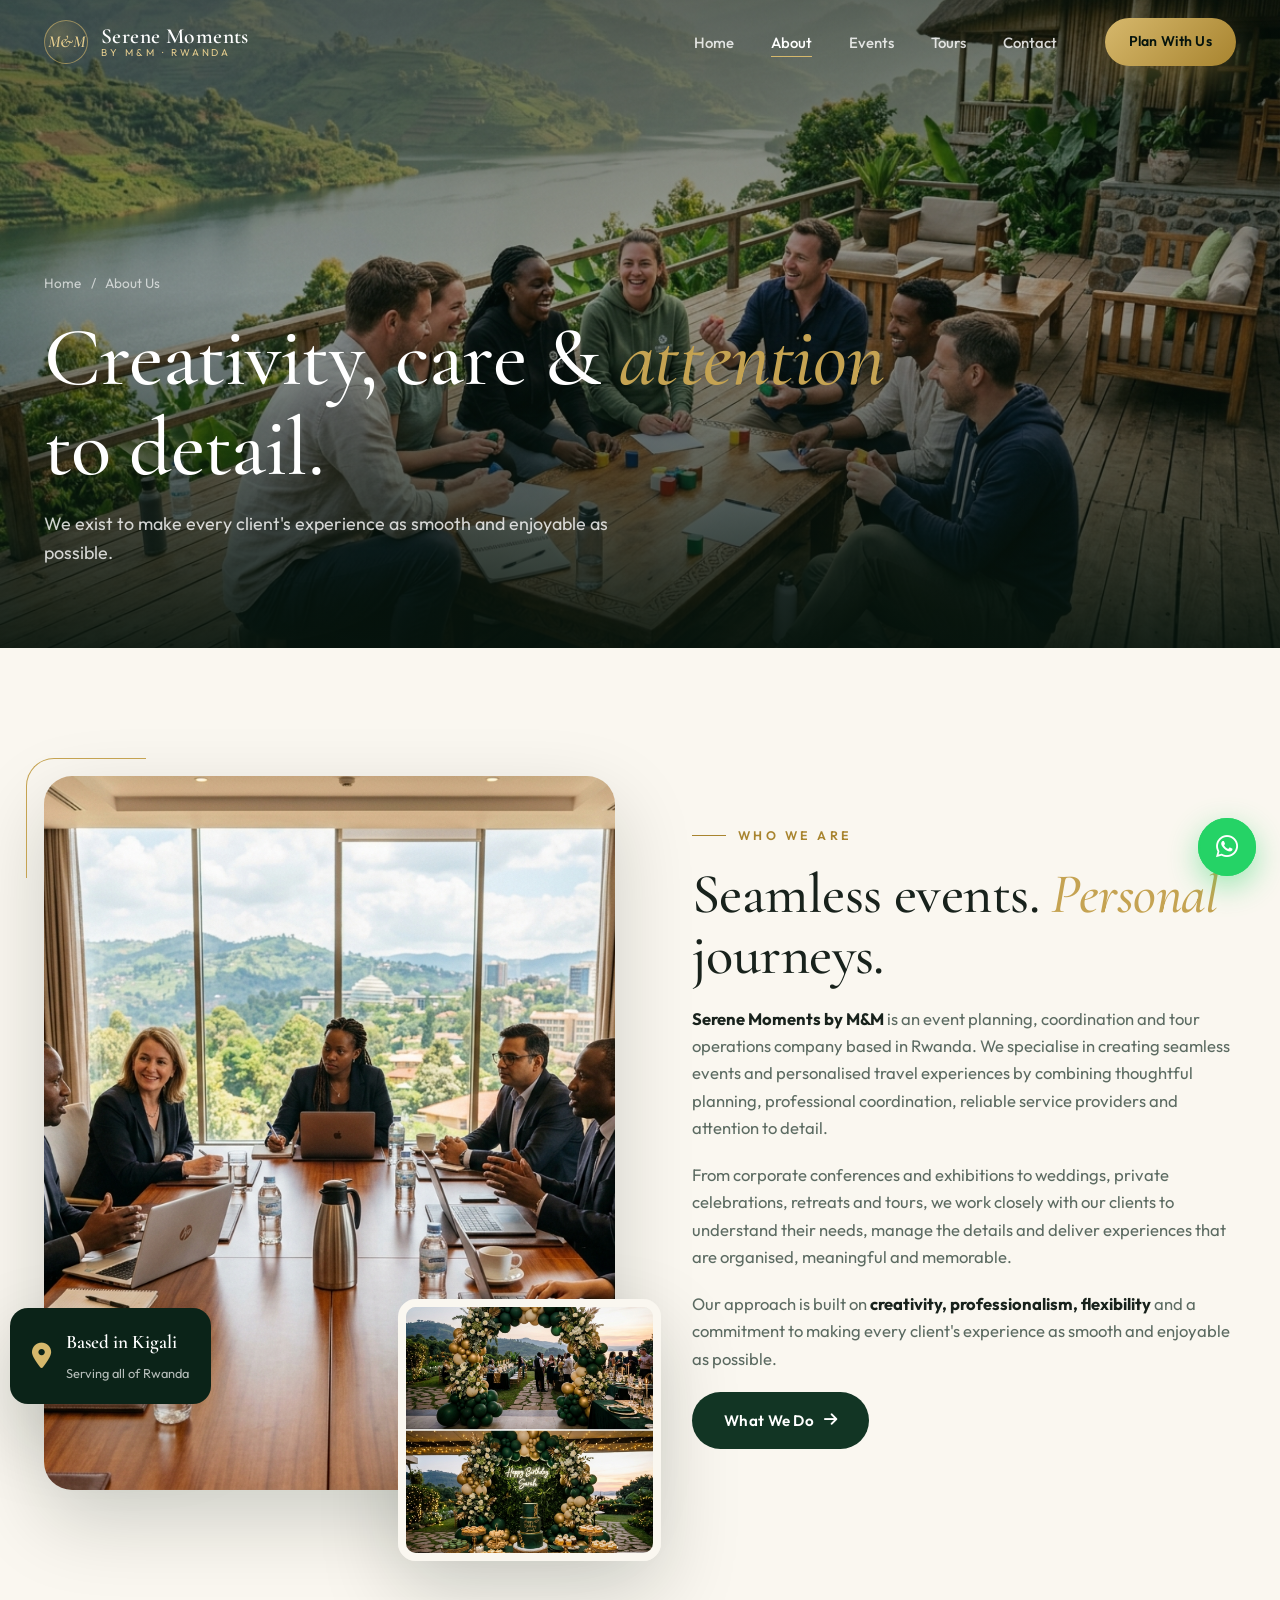
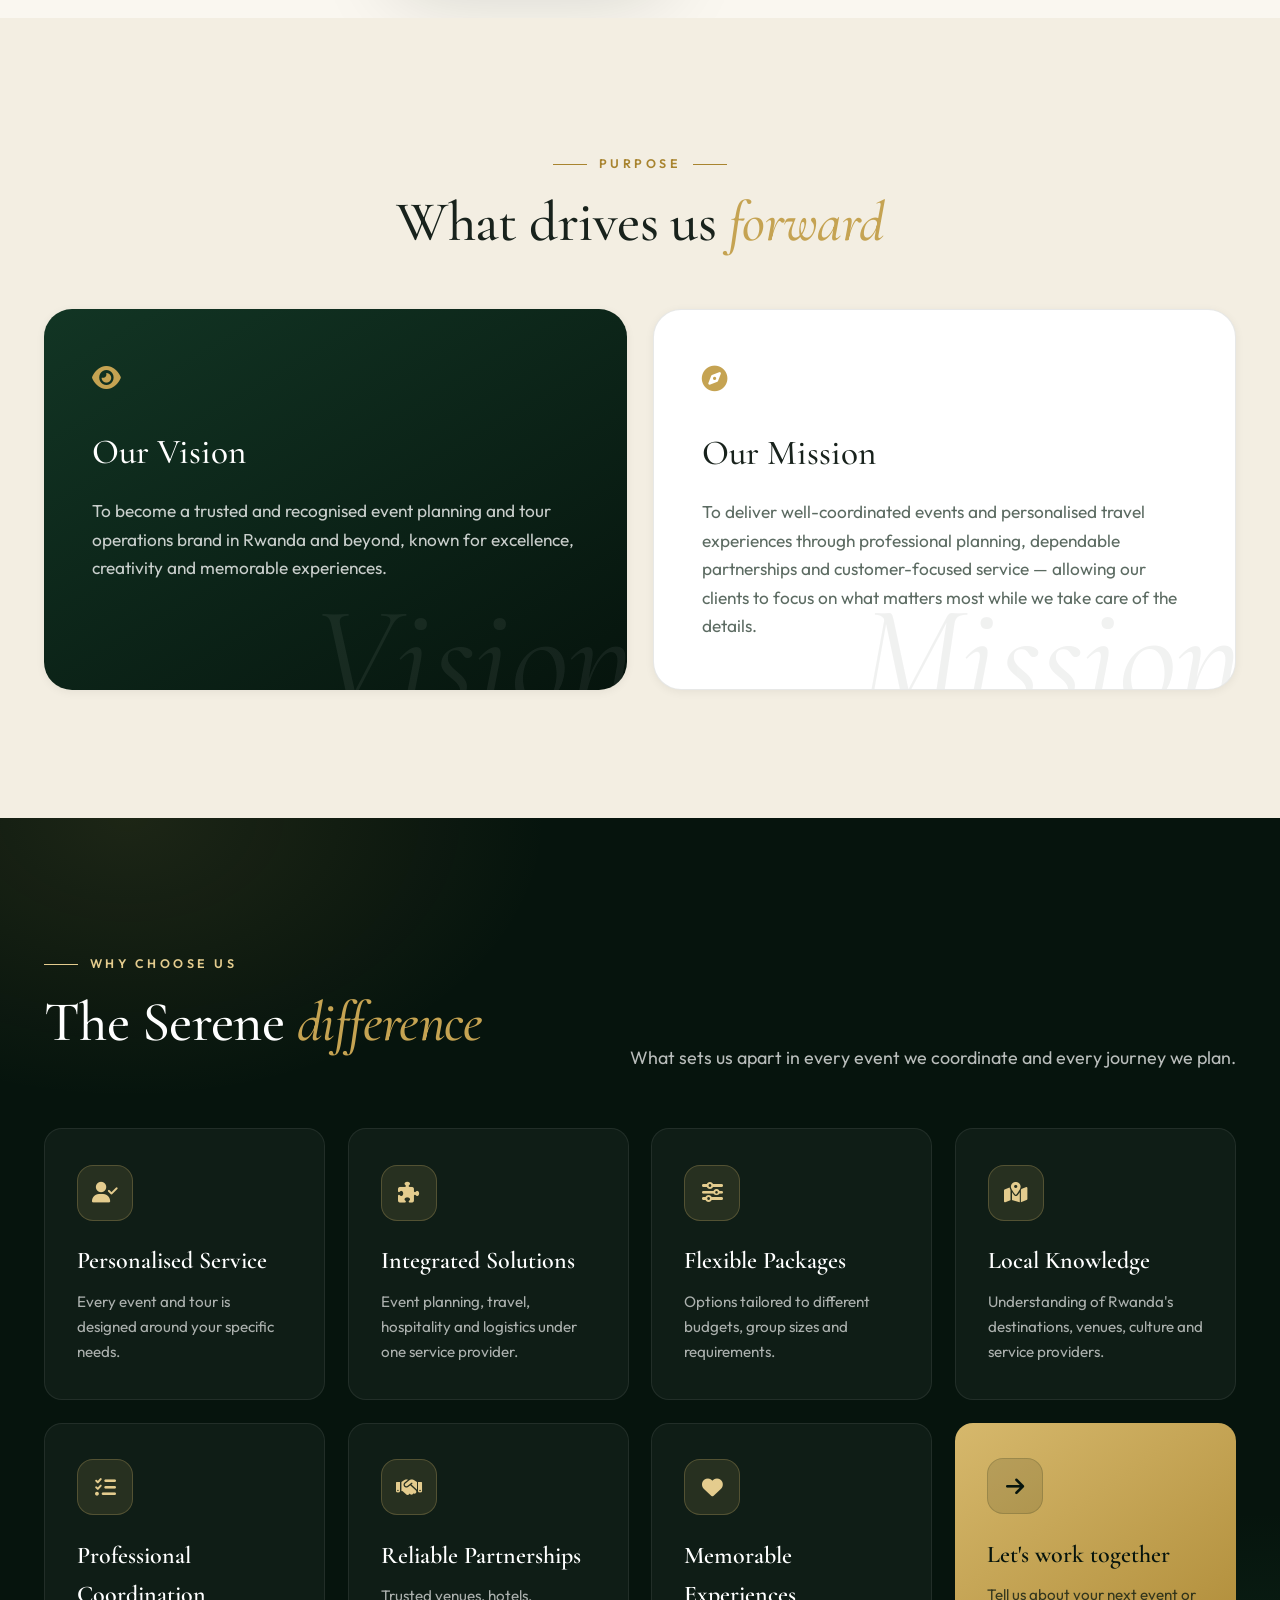
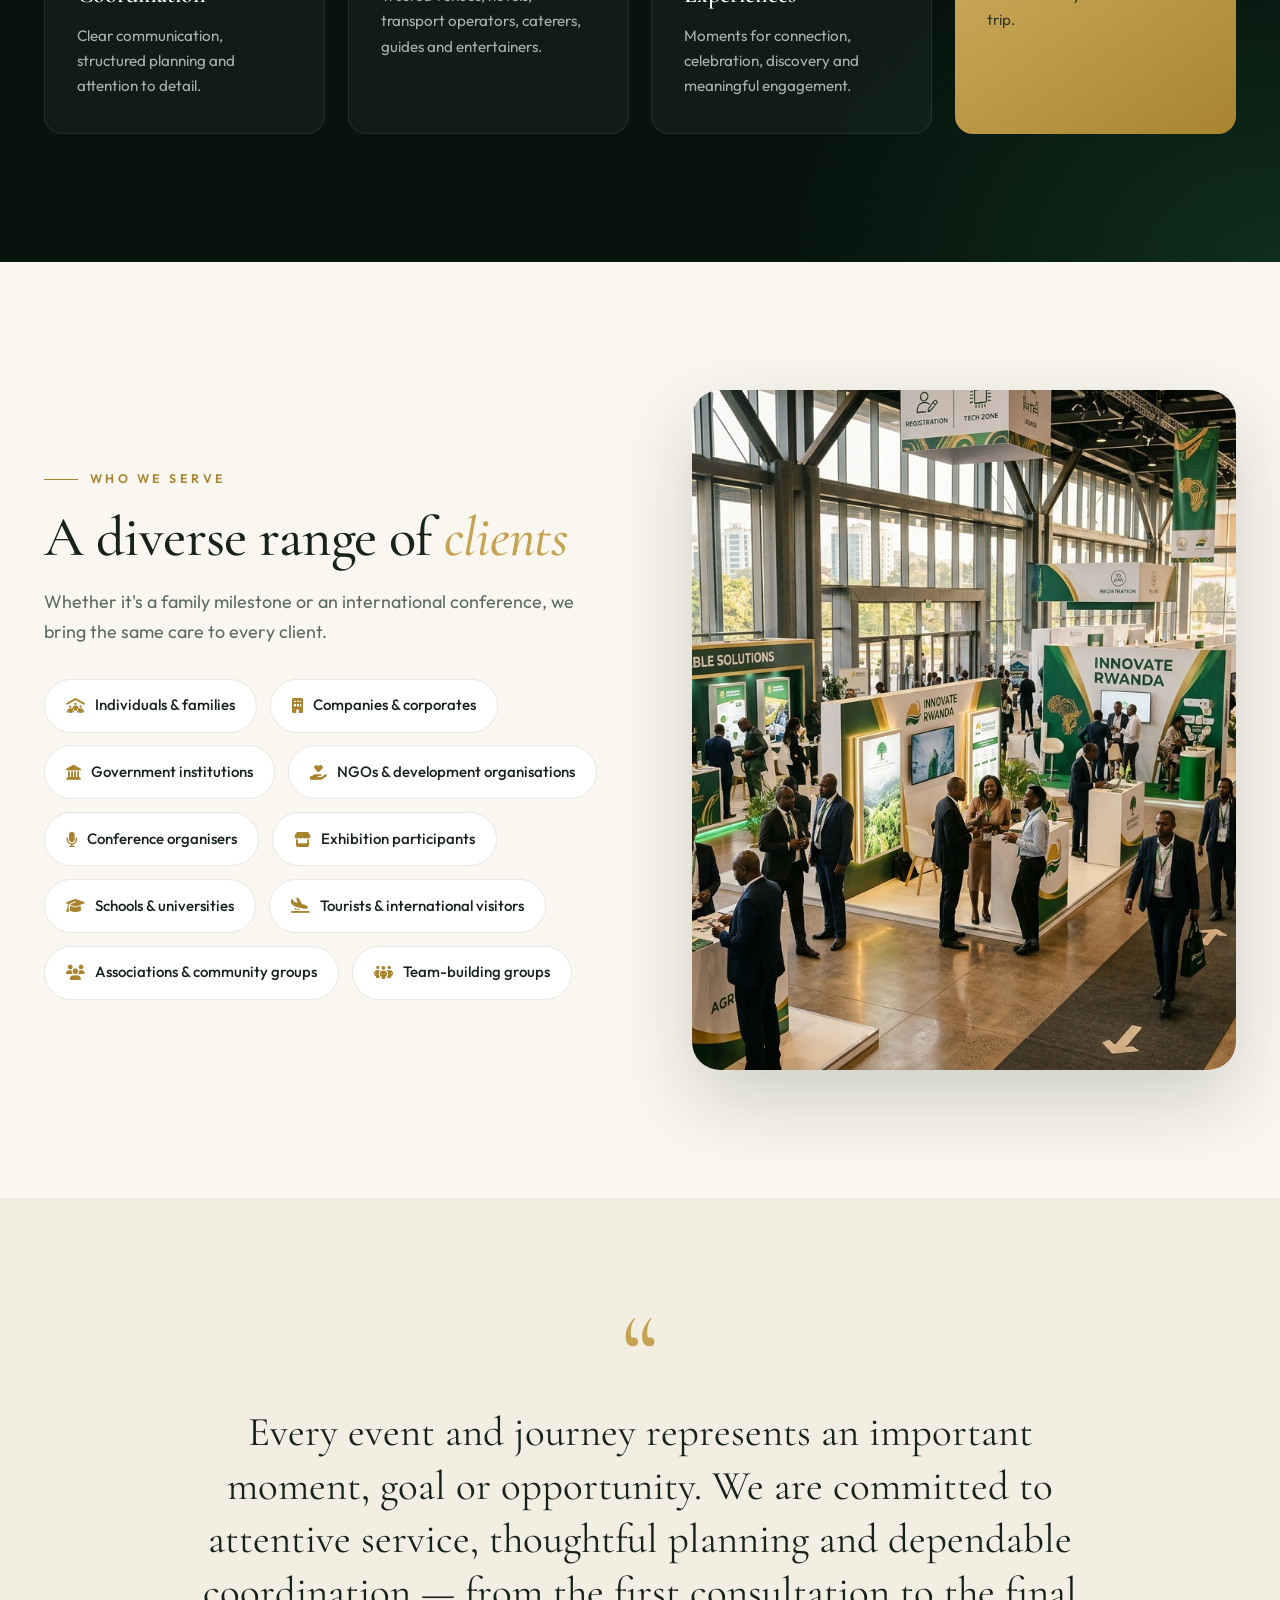
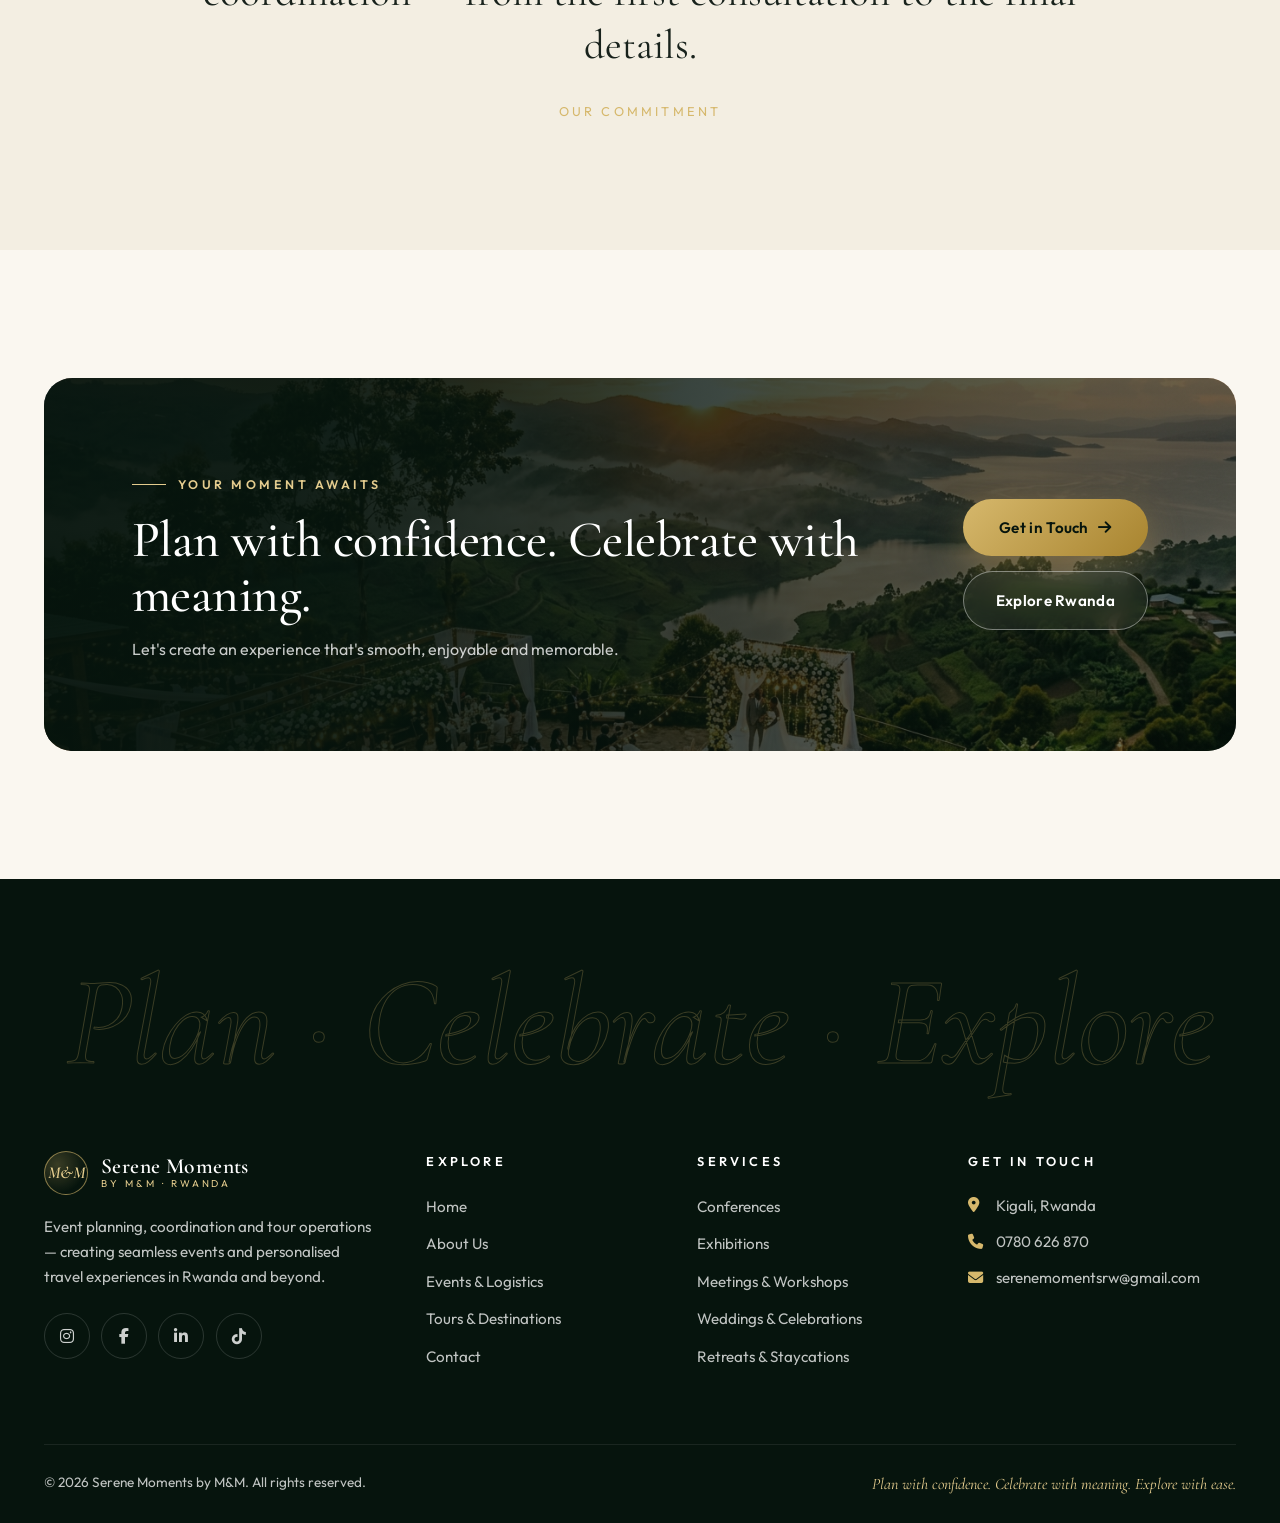
==== about.html @ 68e0db28 "Add files via upload" ====
<!DOCTYPE html>
<html lang="en">
<head>
  <meta charset="UTF-8" />
  <meta name="viewport" content="width=device-width, initial-scale=1.0" />
  <title>About Us | Serene Moments by M&amp;M — Rwanda</title>
  <meta name="description" content="Learn about Serene Moments by M&M — our vision, mission, approach and the clients we serve. Creativity, professionalism and flexibility in event planning and tours in Rwanda." />
  <meta name="theme-color" content="#06140d" />
  <link rel="preconnect" href="https://fonts.googleapis.com" />
  <link rel="preconnect" href="https://fonts.gstatic.com" crossorigin />
  <link href="https://fonts.googleapis.com/css2?family=Cormorant+Garamond:ital,wght@0,400;0,500;0,600;1,400;1,500&family=Outfit:wght@300;400;500;600&display=swap" rel="stylesheet" />
  <link rel="stylesheet" href="https://cdnjs.cloudflare.com/ajax/libs/font-awesome/6.5.0/css/all.min.css" />
  <link rel="stylesheet" href="style.css" />
</head>
<body>
  <div class="page-curtain" aria-hidden="true"><span class="curtain-mark">M&amp;M</span></div>
  <a href="#main" class="skip-link">Skip to content</a>

  <!-- ═════════ HEADER ═════════ -->
  <header class="site-header">
    <nav class="nav" aria-label="Main navigation">
      <a href="index.html" class="brand" aria-label="Serene Moments by M&amp;M — Home">
        <span class="brand-mark">M&amp;M</span>
        <span class="brand-text"><span class="brand-name">Serene Moments</span><span class="brand-sub">by M&amp;M · Rwanda</span></span>
      </a>
      <ul class="nav-links">
        <li><a href="index.html">Home</a></li>
        <li><a href="about.html">About</a></li>
        <li><a href="services.html">Events</a></li>
        <li><a href="tours.html">Tours</a></li>
        <li><a href="contact.html">Contact</a></li>
      </ul>
      <a href="contact.html" class="btn btn-gold nav-cta" id="nav-cta">Plan With Us</a>
      <button class="nav-toggle" aria-label="Toggle menu" aria-expanded="false"><span></span><span></span><span></span></button>
    </nav>
  </header>

  <main id="main">
    <!-- ═════════ PAGE HERO ═════════ -->
    <section class="page-hero">
      <div class="hero-media"><img src="retreat.jpg" alt="Team retreat on a lakeside deck overlooking Rwanda's hills" /></div>
      <div class="container">
        <nav class="breadcrumb fade-in" aria-label="Breadcrumb"><a href="index.html">Home</a><span>/</span><span>About Us</span></nav>
        <h1 class="display">
          <span class="word"><span style="animation-delay:.3s">Creativity,</span></span>
          <span class="word"><span style="animation-delay:.4s">care</span></span>
          <span class="word"><span style="animation-delay:.5s">&amp;</span></span>
          <span class="word"><span style="animation-delay:.6s"><em>attention</em></span></span>
          <span class="word"><span style="animation-delay:.7s">to</span></span>
          <span class="word"><span style="animation-delay:.8s">detail.</span></span>
        </h1>
        <p class="fade-in" style="animation-delay:1s">We exist to make every client's experience as smooth and enjoyable as possible.</p>
      </div>
    </section>

    <!-- ═════════ STORY ═════════ -->
    <section class="section">
      <div class="container split">
        <div class="split-media" data-reveal="left">
          <span class="frame"></span>
          <img class="img-main" src="meeting.jpg" alt="Executive meeting coordinated in a Kigali hotel boardroom" loading="lazy" />
          <img class="img-float" src="gallery_2.jpg" alt="Elegant celebration setup overlooking Lake Kivu at dusk" loading="lazy" />
          <div class="badge-float"><i class="fas fa-location-dot"></i><div><strong>Based in Kigali</strong><span>Serving all of Rwanda</span></div></div>
        </div>
        <div data-reveal="right">
          <span class="eyebrow">Who We Are</span>
          <h2 class="display h2">Seamless events. <em>Personal</em> journeys.</h2>
          <div class="prose">
            <p><strong>Serene Moments by M&amp;M</strong> is an event planning, coordination and tour operations company based in Rwanda. We specialise in creating seamless events and personalised travel experiences by combining thoughtful planning, professional coordination, reliable service providers and attention to detail.</p>
            <p>From corporate conferences and exhibitions to weddings, private celebrations, retreats and tours, we work closely with our clients to understand their needs, manage the details and deliver experiences that are organised, meaningful and memorable.</p>
            <p>Our approach is built on <strong>creativity, professionalism, flexibility</strong> and a commitment to making every client's experience as smooth and enjoyable as possible.</p>
          </div>
          <a href="services.html" class="btn btn-dark" id="about-services-btn">What We Do <i class="fas fa-arrow-right"></i></a>
        </div>
      </div>
    </section>

    <!-- ═════════ VISION & MISSION ═════════ -->
    <section class="section section--sand">
      <div class="container">
        <div class="section-head section-head--center" data-reveal>
          <span class="eyebrow eyebrow--center">Purpose</span>
          <h2 class="display h2">What drives us <em>forward</em></h2>
        </div>
        <div class="vm-grid" data-stagger>
          <article class="vm-card vm-card--dark" data-reveal>
            <div class="vm-icon"><i class="fas fa-eye"></i></div>
            <h3>Our Vision</h3>
            <p>To become a trusted and recognised event planning and tour operations brand in Rwanda and beyond, known for excellence, creativity and memorable experiences.</p>
            <span class="watermark">Vision</span>
          </article>
          <article class="vm-card" data-reveal>
            <div class="vm-icon"><i class="fas fa-compass"></i></div>
            <h3>Our Mission</h3>
            <p>To deliver well-coordinated events and personalised travel experiences through professional planning, dependable partnerships and customer-focused service — allowing our clients to focus on what matters most while we take care of the details.</p>
            <span class="watermark">Mission</span>
          </article>
        </div>
      </div>
    </section>

    <!-- ═════════ COMPETITIVE ADVANTAGE ═════════ -->
    <section class="section section--dark">
      <div class="container">
        <div class="section-head section-head--split" data-reveal>
          <div>
            <span class="eyebrow eyebrow--light">Why Choose Us</span>
            <h2 class="display h2 light">The Serene <em>difference</em></h2>
          </div>
          <p class="lead light">What sets us apart in every event we coordinate and every journey we plan.</p>
        </div>
        <div class="features" data-stagger>
          <div class="feature" data-reveal><div class="feature-icon"><i class="fas fa-user-check"></i></div><h3>Personalised Service</h3><p>Every event and tour is designed around your specific needs.</p></div>
          <div class="feature" data-reveal><div class="feature-icon"><i class="fas fa-puzzle-piece"></i></div><h3>Integrated Solutions</h3><p>Event planning, travel, hospitality and logistics under one service provider.</p></div>
          <div class="feature" data-reveal><div class="feature-icon"><i class="fas fa-sliders"></i></div><h3>Flexible Packages</h3><p>Options tailored to different budgets, group sizes and requirements.</p></div>
          <div class="feature" data-reveal><div class="feature-icon"><i class="fas fa-map-location-dot"></i></div><h3>Local Knowledge</h3><p>Understanding of Rwanda's destinations, venues, culture and service providers.</p></div>
          <div class="feature" data-reveal><div class="feature-icon"><i class="fas fa-list-check"></i></div><h3>Professional Coordination</h3><p>Clear communication, structured planning and attention to detail.</p></div>
          <div class="feature" data-reveal><div class="feature-icon"><i class="fas fa-handshake"></i></div><h3>Reliable Partnerships</h3><p>Trusted venues, hotels, transport operators, caterers, guides and entertainers.</p></div>
          <div class="feature" data-reveal><div class="feature-icon"><i class="fas fa-heart"></i></div><h3>Memorable Experiences</h3><p>Moments for connection, celebration, discovery and meaningful engagement.</p></div>
          <a href="contact.html" class="feature" data-reveal style="background:linear-gradient(145deg,var(--gold-500),var(--gold-700));color:var(--green-950);border:none">
            <div class="feature-icon" style="background:rgba(6,20,13,.12);color:var(--green-950);border-color:rgba(6,20,13,.15)"><i class="fas fa-arrow-right"></i></div>
            <h3>Let's work together</h3><p style="color:rgba(6,20,13,.75)">Tell us about your next event or trip.</p>
          </a>
        </div>
      </div>
    </section>

    <!-- ═════════ WHO WE SERVE ═════════ -->
    <section class="section">
      <div class="container split split--reverse">
        <div class="split-media" data-reveal="right">
          <img class="img-main" src="exhibition.jpg" alt="Delegates networking at an exhibition in Kigali" loading="lazy" />
        </div>
        <div data-reveal="left">
          <span class="eyebrow">Who We Serve</span>
          <h2 class="display h2">A diverse range of <em>clients</em></h2>
          <p class="lead" style="margin-bottom:2rem">Whether it's a family milestone or an international conference, we bring the same care to every client.</p>
          <div class="chips">
            <span class="chip"><i class="fas fa-people-roof"></i>Individuals &amp; families</span>
            <span class="chip"><i class="fas fa-building"></i>Companies &amp; corporates</span>
            <span class="chip"><i class="fas fa-landmark"></i>Government institutions</span>
            <span class="chip"><i class="fas fa-hand-holding-heart"></i>NGOs &amp; development organisations</span>
            <span class="chip"><i class="fas fa-microphone"></i>Conference organisers</span>
            <span class="chip"><i class="fas fa-store"></i>Exhibition participants</span>
            <span class="chip"><i class="fas fa-graduation-cap"></i>Schools &amp; universities</span>
            <span class="chip"><i class="fas fa-plane-arrival"></i>Tourists &amp; international visitors</span>
            <span class="chip"><i class="fas fa-users"></i>Associations &amp; community groups</span>
            <span class="chip"><i class="fas fa-people-group"></i>Team-building groups</span>
          </div>
        </div>
      </div>
    </section>

    <!-- ═════════ COMMITMENT ═════════ -->
    <section class="section section--sand">
      <div class="container">
        <div class="quote-band" data-reveal>
          <span class="qmark">&ldquo;</span>
          <blockquote>Every event and journey represents an important moment, goal or opportunity. We are committed to attentive service, thoughtful planning and dependable coordination — from the first consultation to the final details.</blockquote>
          <cite>Our Commitment</cite>
        </div>
      </div>
    </section>

    <!-- ═════════ CTA ═════════ -->
    <section class="section">
      <div class="container">
        <div class="cta-banner" data-reveal="zoom">
          <img src="hero_bg.jpg" alt="" loading="lazy" />
          <div>
            <span class="eyebrow eyebrow--light">Your Moment Awaits</span>
            <h2 class="display">Plan with confidence. Celebrate with meaning.</h2>
            <p>Let's create an experience that's smooth, enjoyable and memorable.</p>
          </div>
          <div class="cta-actions">
            <a href="contact.html" class="btn btn-gold" id="about-cta-contact">Get in Touch <i class="fas fa-arrow-right"></i></a>
            <a href="tours.html" class="btn btn-ghost" id="about-cta-tours">Explore Rwanda</a>
          </div>
        </div>
      </div>
    </section>
  </main>

  <!-- ═════════ FOOTER ═════════ -->
  <footer class="footer">
    <div class="container">
      <div class="footer-big" aria-hidden="true">Plan · Celebrate · Explore</div>
      <div class="footer-grid">
        <div>
          <a href="index.html" class="brand"><span class="brand-mark">M&amp;M</span><span class="brand-text"><span class="brand-name">Serene Moments</span><span class="brand-sub">by M&amp;M · Rwanda</span></span></a>
          <p class="footer-about">Event planning, coordination and tour operations — creating seamless events and personalised travel experiences in Rwanda and beyond.</p>
          <!-- TODO: replace # with your social media profile URLs -->
          <div class="socials">
            <a href="#" aria-label="Instagram"><i class="fab fa-instagram"></i></a>
            <a href="#" aria-label="Facebook"><i class="fab fa-facebook-f"></i></a>
            <a href="#" aria-label="LinkedIn"><i class="fab fa-linkedin-in"></i></a>
            <a href="#" aria-label="TikTok"><i class="fab fa-tiktok"></i></a>
          </div>
        </div>
        <div>
          <h4>Explore</h4>
          <ul>
            <li><a href="index.html">Home</a></li>
            <li><a href="about.html">About Us</a></li>
            <li><a href="services.html">Events &amp; Logistics</a></li>
            <li><a href="tours.html">Tours &amp; Destinations</a></li>
            <li><a href="contact.html">Contact</a></li>
          </ul>
        </div>
        <div>
          <h4>Services</h4>
          <ul>
            <li><a href="services.html#conferences">Conferences</a></li>
            <li><a href="services.html#exhibitions">Exhibitions</a></li>
            <li><a href="services.html#meetings">Meetings &amp; Workshops</a></li>
            <li><a href="services.html#weddings">Weddings &amp; Celebrations</a></li>
            <li><a href="services.html#retreats">Retreats &amp; Staycations</a></li>
          </ul>
        </div>
        <div>
          <h4>Get in Touch</h4>
          <ul class="footer-contact">
            <li><i class="fas fa-location-dot"></i><span>Kigali, Rwanda</span></li>
            <li><i class="fas fa-phone"></i><a href="tel:+250780626870">0780 626 870</a></li>
            <li><i class="fas fa-envelope"></i><a href="mailto:serenemomentsrw@gmail.com">serenemomentsrw@gmail.com</a></li>
          </ul>
        </div>
      </div>
      <div class="footer-bottom">
        <p>&copy; <span data-year>2026</span> Serene Moments by M&amp;M. All rights reserved.</p>
        <p><em>Plan with confidence. Celebrate with meaning. Explore with ease.</em></p>
      </div>
    </div>
  </footer>

  <a class="fab-wa" href="https://wa.me/250780626870" target="_blank" rel="noopener" aria-label="Chat with us on WhatsApp"><i class="fab fa-whatsapp"></i></a>
  <button class="to-top" aria-label="Back to top"><i class="fas fa-arrow-up"></i></button>
  <script src="script.js"></script>
</body>
</html>
---- style.css ----
/* ==========================================================
   Serene Moments by M&M — Shared Stylesheet
   Plan · Celebrate · Explore
   Forest green & champagne gold luxury theme
   ========================================================== */

/* ── Design Tokens ── */
:root {
  --green-950: #06140d;
  --green-900: #0b2318;
  --green-800: #123524;
  --green-700: #1a4a33;
  --green-600: #23603f;
  --green-500: #2e7a51;
  --green-300: #7fbf9a;
  --green-100: #dcefe4;

  --gold-700: #a8842f;
  --gold-600: #c5a352;
  --gold-500: #d6b86c;
  --gold-400: #e4cc8e;
  --gold-200: #f3e6c4;

  --ivory: #faf7f0;
  --sand: #f3eee2;
  --ink: #18221c;
  --muted: #5c6b62;
  --line: rgba(24, 34, 28, 0.1);
  --white: #fff;

  --font-serif: 'Cormorant Garamond', Georgia, serif;
  --font-sans: 'Outfit', system-ui, -apple-system, sans-serif;

  --radius-sm: 10px;
  --radius-md: 18px;
  --radius-lg: 28px;
  --radius-full: 999px;

  --shadow-sm: 0 2px 10px rgba(6, 20, 13, 0.06);
  --shadow-md: 0 14px 40px rgba(6, 20, 13, 0.1);
  --shadow-lg: 0 30px 80px rgba(6, 20, 13, 0.18);
  --shadow-gold: 0 12px 36px rgba(197, 163, 82, 0.35);

  --ease: cubic-bezier(0.22, 1, 0.36, 1);
  --nav-h: 84px;
  --container: 1240px;
}

/* ── Reset ── */
*, *::before, *::after { box-sizing: border-box; margin: 0; padding: 0; }
html { scroll-behavior: smooth; }
body {
  font-family: var(--font-sans);
  color: var(--ink);
  background: var(--ivory);
  line-height: 1.65;
  overflow-x: hidden;
  -webkit-font-smoothing: antialiased;
}
img { max-width: 100%; display: block; }
a { color: inherit; text-decoration: none; }
ul { list-style: none; }
button { font: inherit; cursor: pointer; border: none; background: none; color: inherit; }
input, select, textarea { font: inherit; }
::selection { background: var(--gold-500); color: var(--green-950); }

.container { max-width: var(--container); margin: 0 auto; padding: 0 1.5rem; }
.skip-link {
  position: absolute; top: -100px; left: 1rem; z-index: 9999;
  background: var(--gold-600); color: var(--green-950);
  padding: 0.6rem 1rem; border-radius: var(--radius-sm); font-weight: 600;
}
.skip-link:focus { top: 1rem; }

/* ── Page load curtain ── */
.page-curtain {
  position: fixed; inset: 0; z-index: 5000;
  background: var(--green-950);
  display: grid; place-items: center;
  transition: opacity 0.7s var(--ease), visibility 0.7s;
}
.page-curtain .curtain-mark {
  font-family: var(--font-serif); font-size: 2rem; color: var(--gold-500);
  letter-spacing: 0.2em; animation: pulse 1.4s ease-in-out infinite;
}
body.loaded .page-curtain { opacity: 0; visibility: hidden; }
body.leaving .page-curtain { opacity: 1; visibility: visible; }
@keyframes pulse { 50% { opacity: 0.4; } }

/* ── Typography helpers ── */
.eyebrow {
  display: inline-flex; align-items: center; gap: 0.75rem;
  font-size: 0.78rem; font-weight: 600; letter-spacing: 0.28em;
  text-transform: uppercase; color: var(--gold-700);
  margin-bottom: 1.1rem;
}
.eyebrow::before {
  content: ''; width: 34px; height: 1px; background: currentColor;
}
.eyebrow--light { color: var(--gold-400); }
.eyebrow--center::after { content: ''; width: 34px; height: 1px; background: currentColor; }

.display {
  font-family: var(--font-serif);
  font-weight: 500;
  line-height: 1.08;
  letter-spacing: -0.01em;
}
.display em { font-style: italic; color: var(--gold-600); }
.h2 { font-size: clamp(2.2rem, 4.4vw, 3.6rem); margin-bottom: 1.2rem; }
.h3 { font-size: clamp(1.6rem, 2.6vw, 2.2rem); margin-bottom: 0.8rem; }
.lead { font-size: 1.12rem; color: var(--muted); max-width: 640px; }
.light { color: var(--white); }
.light .lead, .lead.light { color: rgba(255, 255, 255, 0.72); }

.section { padding: clamp(5rem, 10vw, 8rem) 0; position: relative; }
.section--sand { background: var(--sand); }
.section--dark { background: var(--green-950); color: var(--white); overflow: hidden; }
.section--dark::before {
  content: ''; position: absolute; inset: 0; pointer-events: none;
  background:
    radial-gradient(600px 400px at 10% 0%, rgba(197, 163, 82, 0.12), transparent 70%),
    radial-gradient(700px 500px at 100% 100%, rgba(46, 122, 81, 0.25), transparent 70%);
}
.section-head { margin-bottom: 3.5rem; position: relative; }
.section-head--center { text-align: center; }
.section-head--center .lead { margin: 0 auto; }
.section-head--split {
  display: flex; align-items: flex-end; justify-content: space-between; gap: 2rem; flex-wrap: wrap;
}

/* ── Buttons ── */
.btn {
  position: relative; overflow: hidden;
  display: inline-flex; align-items: center; justify-content: center; gap: 0.6rem;
  padding: 1rem 2rem; border-radius: var(--radius-full);
  font-weight: 600; font-size: 0.95rem; letter-spacing: 0.02em;
  transition: transform 0.4s var(--ease), box-shadow 0.4s var(--ease), background 0.3s, color 0.3s;
  isolation: isolate;
}
.btn i { transition: transform 0.4s var(--ease); }
.btn:hover i { transform: translateX(4px); }
.btn-gold {
  background: linear-gradient(135deg, var(--gold-500), var(--gold-700));
  color: var(--green-950); box-shadow: var(--shadow-gold);
}
.btn-gold::after {
  content: ''; position: absolute; inset: 0; z-index: -1;
  background: linear-gradient(120deg, transparent 30%, rgba(255,255,255,0.5) 50%, transparent 70%);
  transform: translateX(-100%); transition: transform 0.8s var(--ease);
}
.btn-gold:hover { transform: translateY(-3px); }
.btn-gold:hover::after { transform: translateX(100%); }
.btn-ghost {
  color: var(--white); border: 1px solid rgba(255, 255, 255, 0.4);
  backdrop-filter: blur(10px); background: rgba(255, 255, 255, 0.06);
}
.btn-ghost:hover { background: rgba(255, 255, 255, 0.16); border-color: var(--white); transform: translateY(-3px); }
.btn-dark { background: var(--green-800); color: var(--white); }
.btn-dark:hover { background: var(--green-700); transform: translateY(-3px); box-shadow: var(--shadow-md); }
.btn-line { color: var(--green-800); border: 1px solid var(--green-800); }
.btn-line:hover { background: var(--green-800); color: var(--white); }
.link-arrow {
  display: inline-flex; align-items: center; gap: 0.5rem;
  font-weight: 600; color: var(--gold-700); font-size: 0.92rem;
}
.link-arrow i { transition: transform 0.35s var(--ease); }
.link-arrow:hover i { transform: translateX(5px); }

/* ============================================================
   HEADER
============================================================ */
.site-header {
  position: fixed; inset: 0 0 auto 0; z-index: 1000;
  height: var(--nav-h);
  transition: background 0.4s, box-shadow 0.4s, height 0.4s var(--ease);
}
.site-header.scrolled {
  height: 72px;
  background: rgba(6, 20, 13, 0.88);
  backdrop-filter: blur(18px) saturate(140%);
  box-shadow: 0 10px 30px rgba(0, 0, 0, 0.25);
}
.nav {
  height: 100%; max-width: var(--container); margin: 0 auto; padding: 0 1.5rem;
  display: flex; align-items: center; gap: 2rem;
}
.brand { display: flex; align-items: center; gap: 0.8rem; color: var(--white); }
.brand-mark {
  width: 44px; height: 44px; border-radius: 50%;
  display: grid; place-items: center;
  border: 1px solid rgba(214, 184, 108, 0.6);
  font-family: var(--font-serif); font-size: 1.05rem; font-weight: 600; font-style: italic;
  color: var(--gold-400);
  background: radial-gradient(circle at 30% 30%, rgba(214,184,108,0.25), transparent 70%);
}
.brand-text { display: flex; flex-direction: column; line-height: 1.1; }
.brand-name { font-family: var(--font-serif); font-size: 1.35rem; font-weight: 600; letter-spacing: 0.02em; }
.brand-sub { font-size: 0.62rem; letter-spacing: 0.3em; text-transform: uppercase; color: var(--gold-400); }

.nav-links { display: flex; gap: 0.3rem; margin-left: auto; }
.nav-links a {
  position: relative; padding: 0.55rem 1rem;
  color: rgba(255, 255, 255, 0.82); font-size: 0.93rem; font-weight: 500;
  transition: color 0.3s;
}
.nav-links a::after {
  content: ''; position: absolute; left: 1rem; right: 1rem; bottom: 0.25rem; height: 1px;
  background: var(--gold-500); transform: scaleX(0); transform-origin: right;
  transition: transform 0.45s var(--ease);
}
.nav-links a:hover, .nav-links a.active { color: var(--white); }
.nav-links a:hover::after, .nav-links a.active::after { transform: scaleX(1); transform-origin: left; }
.nav-cta { padding: 0.75rem 1.5rem; font-size: 0.88rem; }

.nav-toggle { display: none; width: 44px; height: 44px; margin-left: auto; position: relative; z-index: 1101; }
.nav-toggle span {
  position: absolute; left: 10px; right: 10px; height: 2px; background: var(--white); border-radius: 2px;
  transition: transform 0.4s var(--ease), opacity 0.3s;
}
.nav-toggle span:nth-child(1) { top: 15px; }
.nav-toggle span:nth-child(2) { top: 21px; }
.nav-toggle span:nth-child(3) { top: 27px; }
.nav-open .nav-toggle span:nth-child(1) { transform: translateY(6px) rotate(45deg); }
.nav-open .nav-toggle span:nth-child(2) { opacity: 0; }
.nav-open .nav-toggle span:nth-child(3) { transform: translateY(-6px) rotate(-45deg); }

/* ============================================================
   HOME HERO
============================================================ */
.hero {
  position: relative; min-height: 100vh; min-height: 100svh;
  display: flex; align-items: center; color: var(--white); overflow: hidden;
}
.hero-media { position: absolute; inset: 0; }
.hero-media img {
  width: 100%; height: 100%; object-fit: cover;
  animation: kenburns 24s ease-in-out infinite alternate;
}
@keyframes kenburns { from { transform: scale(1.04); } to { transform: scale(1.15) translate(-1%, -1%); } }
.hero-media::after {
  content: ''; position: absolute; inset: 0;
  background:
    linear-gradient(180deg, rgba(6,20,13,0.55) 0%, rgba(6,20,13,0.25) 40%, rgba(6,20,13,0.9) 100%),
    linear-gradient(90deg, rgba(6,20,13,0.75) 0%, transparent 70%);
}
.hero-inner { position: relative; z-index: 2; padding-top: calc(var(--nav-h) + 2rem); padding-bottom: 9rem; width: 100%; }
.hero-tagline {
  display: inline-flex; gap: 0.9rem; align-items: center;
  font-size: 0.8rem; letter-spacing: 0.35em; text-transform: uppercase; color: var(--gold-400);
  padding: 0.55rem 1.2rem; border: 1px solid rgba(214,184,108,0.35); border-radius: var(--radius-full);
  background: rgba(6,20,13,0.35); backdrop-filter: blur(8px);
  margin-bottom: 1.8rem;
}
.hero-tagline .dot { width: 4px; height: 4px; border-radius: 50%; background: var(--gold-500); }
.hero-title { font-size: clamp(2.9rem, 7.2vw, 6.4rem); max-width: 950px; margin-bottom: 1.6rem; }
.display .word { display: inline-block; overflow: hidden; vertical-align: bottom; padding-bottom: 0.08em; margin-bottom: -0.08em; }
.display .word > span { display: inline-block; transform: translateY(115%); animation: rise 1.1s var(--ease) forwards; }
[id] { scroll-margin-top: 90px; }
@keyframes rise { to { transform: translateY(0); } }
.hero-text { font-size: clamp(1.05rem, 1.6vw, 1.25rem); color: rgba(255,255,255,0.82); max-width: 620px; margin-bottom: 2.5rem; }
.hero-actions { display: flex; gap: 1rem; flex-wrap: wrap; }
.fade-in { opacity: 0; animation: fadeUp 1s var(--ease) forwards; }
@keyframes fadeUp { from { opacity: 0; transform: translateY(24px); } to { opacity: 1; transform: none; } }

.hero-pillars {
  position: absolute; z-index: 3; left: 0; right: 0; bottom: 0;
  border-top: 1px solid rgba(255,255,255,0.12);
  background: linear-gradient(180deg, rgba(6,20,13,0.2), rgba(6,20,13,0.6));
  backdrop-filter: blur(14px);
}
.hero-pillars .container { display: grid; grid-template-columns: repeat(3, 1fr); }
.hero-pillar {
  display: flex; align-items: center; gap: 1rem; padding: 1.6rem 1.5rem;
  border-right: 1px solid rgba(255,255,255,0.1); transition: background 0.4s;
}
.hero-pillar:last-child { border-right: none; }
.hero-pillar:hover { background: rgba(214,184,108,0.08); }
.hero-pillar .num { font-family: var(--font-serif); font-size: 2.2rem; color: var(--gold-500); font-style: italic; line-height: 1; }
.hero-pillar strong { display: block; font-size: 1rem; font-weight: 600; }
.hero-pillar span { font-size: 0.82rem; color: rgba(255,255,255,0.65); }

/* ============================================================
   INNER PAGE HERO
============================================================ */
.page-hero {
  position: relative; min-height: 72vh; display: flex; align-items: flex-end;
  color: var(--white); overflow: hidden; padding-bottom: 5rem;
}
.page-hero .hero-media::after {
  background: linear-gradient(180deg, rgba(6,20,13,0.6) 0%, rgba(6,20,13,0.35) 45%, rgba(6,20,13,0.92) 100%);
}
.page-hero .container { position: relative; z-index: 2; width: 100%; }
.breadcrumb { display: flex; gap: 0.6rem; font-size: 0.85rem; color: rgba(255,255,255,0.65); margin-bottom: 1.2rem; }
.breadcrumb a:hover { color: var(--gold-400); }
.page-hero h1 { font-size: clamp(2.8rem, 6.5vw, 5.4rem); max-width: 900px; margin-bottom: 1rem; }
.page-hero p { max-width: 620px; font-size: 1.12rem; color: rgba(255,255,255,0.8); }

/* ============================================================
   INTRO / SPLIT
============================================================ */
.split { display: grid; grid-template-columns: 1.05fr 1fr; gap: clamp(3rem, 6vw, 6rem); align-items: center; }
.split--reverse > :first-child { order: 2; }
.split-media { position: relative; }
.split-media .img-main {
  width: 100%; aspect-ratio: 4 / 5; object-fit: cover; border-radius: var(--radius-lg); box-shadow: var(--shadow-lg);
}
.split-media .img-float {
  position: absolute; width: 46%; aspect-ratio: 1; object-fit: cover; right: -8%; bottom: -10%;
  border-radius: var(--radius-md); border: 8px solid var(--ivory); box-shadow: var(--shadow-lg);
}
.split-media .frame {
  position: absolute; inset: -18px auto auto -18px; width: 120px; height: 120px;
  border-top: 1px solid var(--gold-600); border-left: 1px solid var(--gold-600); border-top-left-radius: var(--radius-lg);
}
.split-media .badge-float {
  position: absolute; left: -6%; bottom: 12%;
  background: var(--green-900); color: var(--white);
  padding: 1.2rem 1.4rem; border-radius: var(--radius-md); box-shadow: var(--shadow-lg);
  display: flex; gap: 0.9rem; align-items: center; max-width: 260px;
  animation: floaty 6s ease-in-out infinite;
}
.badge-float i { font-size: 1.6rem; color: var(--gold-500); }
.badge-float strong { display: block; font-family: var(--font-serif); font-size: 1.2rem; font-weight: 600; }
.badge-float span { font-size: 0.8rem; color: rgba(255,255,255,0.7); }
@keyframes floaty { 50% { transform: translateY(-10px); } }
.prose p { color: var(--muted); margin-bottom: 1.2rem; font-size: 1.04rem; }
.prose strong { color: var(--ink); }
.signature {
  font-family: var(--font-serif); font-style: italic; font-size: 1.5rem; color: var(--green-700);
  margin: 1.8rem 0 2.2rem; padding-left: 1.2rem; border-left: 2px solid var(--gold-600);
}

/* ============================================================
   SERVICE PILLAR CARDS (home)
============================================================ */
.pillars { display: grid; grid-template-columns: repeat(3, 1fr); gap: 1.6rem; }
.pillar-card {
  position: relative; min-height: 540px; border-radius: var(--radius-lg); overflow: hidden;
  color: var(--white); display: flex; flex-direction: column; justify-content: flex-end; padding: 2.2rem;
  isolation: isolate; box-shadow: var(--shadow-md);
}
.pillar-card img {
  position: absolute; inset: 0; width: 100%; height: 100%; object-fit: cover; z-index: -2;
  transition: transform 1.2s var(--ease);
}
.pillar-card::before {
  content: ''; position: absolute; inset: 0; z-index: -1;
  background: linear-gradient(180deg, rgba(6,20,13,0.05) 20%, rgba(6,20,13,0.92) 85%);
  transition: background 0.5s;
}
.pillar-card:hover img { transform: scale(1.08); }
.pillar-card:hover::before { background: linear-gradient(180deg, rgba(6,20,13,0.25) 0%, rgba(6,20,13,0.96) 75%); }
.pillar-card .tag {
  position: absolute; top: 1.6rem; left: 1.6rem;
  font-size: 0.72rem; letter-spacing: 0.22em; text-transform: uppercase;
  padding: 0.45rem 0.9rem; border-radius: var(--radius-full);
  background: rgba(255,255,255,0.12); backdrop-filter: blur(10px); border: 1px solid rgba(255,255,255,0.2);
}
.pillar-card h3 { font-family: var(--font-serif); font-size: 2.1rem; font-weight: 500; line-height: 1.1; margin-bottom: 0.7rem; }
.pillar-card p { color: rgba(255,255,255,0.78); font-size: 0.96rem; margin-bottom: 1rem; }
.pillar-card .more {
  max-height: 0; opacity: 0; overflow: hidden;
  transition: max-height 0.7s var(--ease), opacity 0.5s, margin 0.5s;
}
.pillar-card:hover .more, .pillar-card:focus-within .more { max-height: 220px; opacity: 1; margin-bottom: 1.2rem; }
.pillar-card .more li { display: flex; gap: 0.6rem; font-size: 0.9rem; color: rgba(255,255,255,0.85); padding: 0.2rem 0; }
.pillar-card .more i { color: var(--gold-500); font-size: 0.75rem; margin-top: 0.45rem; }
.pillar-card .link-arrow { color: var(--gold-400); }

/* ============================================================
   MARQUEE (clients)
============================================================ */
.marquee { overflow: hidden; padding: 2rem 0; border-block: 1px solid var(--line); background: var(--ivory); }
.marquee-track { display: flex; gap: 3.5rem; width: max-content; animation: marquee 45s linear infinite; }
.marquee:hover .marquee-track { animation-play-state: paused; }
.marquee-item {
  display: flex; align-items: center; gap: 0.8rem; white-space: nowrap;
  font-family: var(--font-serif); font-size: 1.55rem; color: var(--green-800);
}
.marquee-item i { color: var(--gold-600); font-size: 1rem; }
@keyframes marquee { to { transform: translateX(-50%); } }

/* ============================================================
   STEPS / APPROACH
============================================================ */
.steps { display: grid; grid-template-columns: repeat(5, 1fr); gap: 1.2rem; position: relative; counter-reset: step; }
.steps::before {
  content: ''; position: absolute; top: 34px; left: 8%; right: 8%; height: 1px;
  background: linear-gradient(90deg, transparent, var(--gold-600), transparent);
}
.step { position: relative; text-align: center; padding: 0 0.5rem; }
.step-icon {
  position: relative; z-index: 1; width: 68px; height: 68px; margin: 0 auto 1.4rem;
  border-radius: 50%; display: grid; place-items: center; font-size: 1.3rem;
  background: var(--green-900); color: var(--gold-400);
  border: 1px solid rgba(214,184,108,0.5);
  box-shadow: 0 0 0 8px rgba(214,184,108,0.08);
  transition: transform 0.5s var(--ease), background 0.4s, color 0.4s;
}
.step:hover .step-icon { transform: translateY(-6px) rotate(-6deg); background: var(--gold-500); color: var(--green-950); }
.step-num { font-size: 0.72rem; letter-spacing: 0.25em; color: var(--gold-500); text-transform: uppercase; margin-bottom: 0.4rem; }
.step h3 { font-family: var(--font-serif); font-size: 1.45rem; font-weight: 500; margin-bottom: 0.5rem; line-height: 1.2; }
.step p { font-size: 0.9rem; color: rgba(255,255,255,0.65); }
.section:not(.section--dark) .step p { color: var(--muted); }

/* ============================================================
   FEATURE GRID (advantages)
============================================================ */
.features { display: grid; grid-template-columns: repeat(auto-fit, minmax(260px, 1fr)); gap: 1.4rem; }
.feature {
  position: relative; padding: 2.2rem 2rem; border-radius: var(--radius-md);
  background: var(--white); border: 1px solid var(--line);
  transition: transform 0.5s var(--ease), box-shadow 0.5s var(--ease), border-color 0.4s;
  overflow: hidden;
}
.feature::after {
  content: ''; position: absolute; left: 0; bottom: 0; height: 3px; width: 100%;
  background: linear-gradient(90deg, var(--gold-500), var(--green-500));
  transform: scaleX(0); transform-origin: left; transition: transform 0.6s var(--ease);
}
.feature:hover { transform: translateY(-8px); box-shadow: var(--shadow-md); border-color: transparent; }
.feature:hover::after { transform: scaleX(1); }
.feature-icon {
  width: 56px; height: 56px; border-radius: 16px; display: grid; place-items: center;
  background: linear-gradient(135deg, var(--green-100), #fff); color: var(--green-700);
  font-size: 1.3rem; margin-bottom: 1.3rem; border: 1px solid rgba(46,122,81,0.15);
}
.feature h3 { font-family: var(--font-serif); font-size: 1.5rem; font-weight: 600; margin-bottom: 0.5rem; }
.feature p { color: var(--muted); font-size: 0.95rem; }
.section--dark .feature { background: rgba(255,255,255,0.04); border-color: rgba(255,255,255,0.08); }
.section--dark .feature p { color: rgba(255,255,255,0.65); }
.section--dark .feature-icon { background: rgba(214,184,108,0.12); color: var(--gold-400); border-color: rgba(214,184,108,0.25); }

/* ============================================================
   DESTINATIONS
============================================================ */
.dest-grid {
  display: grid; grid-template-columns: repeat(4, 1fr); grid-auto-rows: 260px; gap: 1.2rem;
}
.dest {
  position: relative; border-radius: var(--radius-md); overflow: hidden; color: var(--white);
  display: flex; flex-direction: column; justify-content: flex-end; padding: 1.6rem; isolation: isolate;
}
.dest img { position: absolute; inset: 0; width: 100%; height: 100%; object-fit: cover; z-index: -2; transition: transform 1.2s var(--ease); }
.dest::before { content: ''; position: absolute; inset: 0; z-index: -1; background: linear-gradient(180deg, transparent 35%, rgba(6,20,13,0.9)); }
.dest:hover img { transform: scale(1.1); }
.dest--lg { grid-column: span 2; grid-row: span 2; }
.dest--wide { grid-column: span 2; }
.dest .region { font-size: 0.72rem; letter-spacing: 0.25em; text-transform: uppercase; color: var(--gold-400); }
.dest h3 { font-family: var(--font-serif); font-size: 1.7rem; font-weight: 500; line-height: 1.15; }
.dest--lg h3 { font-size: 2.6rem; }
.dest p { font-size: 0.88rem; color: rgba(255,255,255,0.78); max-width: 420px; }
.dest--text {
  background: linear-gradient(145deg, var(--green-800), var(--green-950)); justify-content: center;
}
.dest--text::before { display: none; }
.dest--gold { background: linear-gradient(145deg, var(--gold-500), var(--gold-700)); color: var(--green-950); justify-content: center; }
.dest--gold::before { display: none; }
.dest--gold .region { color: var(--green-900); }
.dest--gold p { color: rgba(6,20,13,0.75); }

/* Coverage list */
.coverage { display: grid; grid-template-columns: repeat(auto-fit, minmax(280px, 1fr)); gap: 1rem; }
.coverage-item {
  display: flex; gap: 1.1rem; padding: 1.4rem 1.5rem; border-radius: var(--radius-md);
  background: rgba(255,255,255,0.04); border: 1px solid rgba(255,255,255,0.08);
  transition: background 0.4s, border-color 0.4s, transform 0.4s var(--ease);
}
.coverage-item:hover { background: rgba(214,184,108,0.08); border-color: rgba(214,184,108,0.35); transform: translateY(-4px); }
.coverage-item .pin {
  flex-shrink: 0; width: 44px; height: 44px; border-radius: 50%; display: grid; place-items: center;
  background: rgba(214,184,108,0.14); color: var(--gold-400);
}
.coverage-item h3 { font-family: var(--font-serif); font-size: 1.4rem; font-weight: 500; }
.coverage-item p { font-size: 0.88rem; color: rgba(255,255,255,0.65); }

/* ============================================================
   VISION / MISSION
============================================================ */
.vm-grid { display: grid; grid-template-columns: 1fr 1fr; gap: 1.6rem; }
.vm-card {
  position: relative; padding: 3rem; border-radius: var(--radius-lg); overflow: hidden;
  background: var(--white); border: 1px solid var(--line); box-shadow: var(--shadow-sm);
  transition: transform 0.5s var(--ease), box-shadow 0.5s;
}
.vm-card:hover { transform: translateY(-6px); box-shadow: var(--shadow-md); }
.vm-card--dark { background: linear-gradient(150deg, var(--green-800), var(--green-950)); color: var(--white); border: none; }
.vm-card .vm-icon { font-size: 1.6rem; color: var(--gold-600); margin-bottom: 1.5rem; }
.vm-card h3 { font-family: var(--font-serif); font-size: 2.2rem; font-weight: 500; margin-bottom: 1rem; }
.vm-card p { font-size: 1.08rem; color: var(--muted); }
.vm-card--dark p { color: rgba(255,255,255,0.78); }
.vm-card .watermark {
  position: absolute; right: -0.5rem; bottom: -2.5rem; font-family: var(--font-serif); font-style: italic;
  font-size: 9rem; line-height: 1; opacity: 0.06; pointer-events: none;
}

/* ============================================================
   CLIENT CHIPS
============================================================ */
.chips { display: flex; flex-wrap: wrap; gap: 0.8rem; }
.chip {
  display: inline-flex; align-items: center; gap: 0.65rem;
  padding: 0.85rem 1.3rem; border-radius: var(--radius-full);
  background: var(--white); border: 1px solid var(--line); font-size: 0.94rem; font-weight: 500;
  transition: all 0.4s var(--ease);
}
.chip i { color: var(--gold-700); }
.chip:hover { background: var(--green-800); color: var(--white); border-color: var(--green-800); transform: translateY(-3px); }
.chip:hover i { color: var(--gold-400); }

/* ============================================================
   QUOTE BAND
============================================================ */
.quote-band { text-align: center; max-width: 900px; margin: 0 auto; position: relative; }
.quote-band .qmark { font-family: var(--font-serif); font-size: 7rem; line-height: 0.5; color: var(--gold-600); display: block; margin-bottom: 1.5rem; }
.quote-band blockquote { font-family: var(--font-serif); font-size: clamp(1.7rem, 3.2vw, 2.6rem); line-height: 1.3; font-weight: 400; }
.quote-band cite { display: block; margin-top: 1.8rem; font-style: normal; letter-spacing: 0.25em; text-transform: uppercase; font-size: 0.8rem; color: var(--gold-500); }

/* ============================================================
   SERVICES TABS
============================================================ */
.tabs-nav {
  position: sticky; top: 72px; z-index: 50;
  display: flex; gap: 0.5rem; padding: 0.5rem; margin-bottom: 3rem;
  background: rgba(250,247,240,0.9); backdrop-filter: blur(14px);
  border: 1px solid var(--line); border-radius: var(--radius-full);
  overflow-x: auto; scrollbar-width: none;
}
.tabs-nav::-webkit-scrollbar { display: none; }
.tab-btn {
  flex: 1; white-space: nowrap; padding: 0.85rem 1.3rem; border-radius: var(--radius-full);
  font-size: 0.92rem; font-weight: 500; color: var(--muted);
  display: inline-flex; align-items: center; justify-content: center; gap: 0.55rem;
  transition: background 0.4s var(--ease), color 0.3s;
}
.tab-btn:hover { color: var(--green-800); }
.tab-btn.active { background: var(--green-800); color: var(--white); box-shadow: var(--shadow-sm); }
.tab-btn.active i { color: var(--gold-400); }
.tab-panel { display: none; }
.tab-panel.active { display: grid; animation: fadeUp 0.7s var(--ease); }
.tab-panel { grid-template-columns: 1fr 1.05fr; gap: 4rem; align-items: center; }
.tab-media { position: relative; border-radius: var(--radius-lg); overflow: hidden; aspect-ratio: 5 / 4; box-shadow: var(--shadow-lg); }
.tab-media img { width: 100%; height: 100%; object-fit: cover; }
.tab-media .tab-label {
  position: absolute; left: 1.4rem; bottom: 1.4rem;
  padding: 0.6rem 1.1rem; border-radius: var(--radius-full); font-size: 0.8rem; letter-spacing: 0.15em; text-transform: uppercase;
  background: rgba(6,20,13,0.7); backdrop-filter: blur(10px); color: var(--gold-400);
}

.check-list { display: grid; grid-template-columns: 1fr 1fr; gap: 0.75rem 1.5rem; margin: 1.8rem 0 2.2rem; }
.check-list li { display: flex; gap: 0.75rem; font-size: 0.97rem; align-items: flex-start; }
.check-list li::before {
  content: '\f00c'; font-family: 'Font Awesome 6 Free'; font-weight: 900; font-size: 0.65rem;
  flex-shrink: 0; width: 22px; height: 22px; margin-top: 2px; border-radius: 50%; display: grid; place-items: center;
  background: var(--green-100); color: var(--green-700);
}
.check-list--1 { grid-template-columns: 1fr; }
.section--dark .check-list li::before { background: rgba(214,184,108,0.15); color: var(--gold-400); }
.section--dark .check-list li { color: rgba(255,255,255,0.85); }

/* Logistics icon grid */
.logi-grid { display: grid; grid-template-columns: repeat(3, 1fr); gap: 1px; background: rgba(255,255,255,0.08); border-radius: var(--radius-lg); overflow: hidden; }
.logi {
  background: var(--green-950); padding: 2.2rem 2rem; display: flex; gap: 1.1rem; align-items: flex-start;
  transition: background 0.4s;
}
.logi:hover { background: var(--green-900); }
.logi i { font-size: 1.3rem; color: var(--gold-500); margin-top: 0.25rem; transition: transform 0.5s var(--ease); }
.logi:hover i { transform: scale(1.2) rotate(-8deg); }
.logi h3 { font-size: 1.05rem; font-weight: 600; margin-bottom: 0.25rem; }
.logi p { font-size: 0.86rem; color: rgba(255,255,255,0.6); }

/* Packages */
.pkg-grid { display: grid; grid-template-columns: repeat(3, 1fr); gap: 1.4rem; }
.pkg {
  padding: 2.2rem; border-radius: var(--radius-md); background: var(--white); border: 1px solid var(--line);
  transition: transform 0.5s var(--ease), box-shadow 0.5s;
}
.pkg:hover { transform: translateY(-6px); box-shadow: var(--shadow-md); }
.pkg i { font-size: 1.5rem; color: var(--gold-700); margin-bottom: 1.2rem; }
.pkg h3 { font-family: var(--font-serif); font-size: 1.55rem; font-weight: 600; margin-bottom: 0.4rem; }
.pkg p { color: var(--muted); font-size: 0.94rem; }
.note {
  display: flex; gap: 1rem; align-items: flex-start; margin-top: 2.5rem;
  padding: 1.5rem 1.8rem; border-radius: var(--radius-md);
  background: var(--gold-200); color: var(--green-900); border: 1px solid rgba(168,132,47,0.25);
}
.note i { font-size: 1.2rem; color: var(--gold-700); margin-top: 0.2rem; }

/* ============================================================
   TOUR SERVICES LIST
============================================================ */
.tour-list { display: grid; grid-template-columns: repeat(2, 1fr); gap: 1rem; }
.tour-item {
  display: flex; gap: 1.1rem; align-items: center; padding: 1.2rem 1.4rem; border-radius: var(--radius-md);
  background: var(--white); border: 1px solid var(--line);
  transition: transform 0.4s var(--ease), box-shadow 0.4s, border-color 0.4s;
}
.tour-item:hover { transform: translateX(6px); box-shadow: var(--shadow-sm); border-color: var(--gold-500); }
.tour-item i {
  flex-shrink: 0; width: 46px; height: 46px; border-radius: 14px; display: grid; place-items: center;
  background: var(--green-900); color: var(--gold-400); font-size: 1.05rem;
}
.tour-item span { font-weight: 500; }

/* ============================================================
   CTA BANNER
============================================================ */
.cta-banner {
  position: relative; border-radius: var(--radius-lg); overflow: hidden; color: var(--white);
  padding: clamp(3rem, 7vw, 5.5rem); isolation: isolate;
  display: grid; grid-template-columns: 1.4fr auto; gap: 2rem; align-items: center;
}
.cta-banner img { position: absolute; inset: 0; width: 100%; height: 100%; object-fit: cover; z-index: -2; }
.cta-banner::before { content: ''; position: absolute; inset: 0; z-index: -1; background: linear-gradient(100deg, rgba(6,20,13,0.95) 20%, rgba(6,20,13,0.55)); }
.cta-banner h2 { font-size: clamp(2rem, 4vw, 3.2rem); margin-bottom: 0.8rem; }
.cta-banner p { color: rgba(255,255,255,0.78); max-width: 560px; }
.cta-actions { display: flex; flex-direction: column; gap: 0.9rem; }

/* ============================================================
   CONTACT
============================================================ */
.contact-grid { display: grid; grid-template-columns: 1fr 1.25fr; gap: 3rem; align-items: start; }
.contact-cards { display: grid; gap: 1rem; }
.contact-card {
  display: flex; gap: 1.2rem; align-items: center; padding: 1.5rem; border-radius: var(--radius-md);
  background: var(--white); border: 1px solid var(--line);
  transition: transform 0.4s var(--ease), box-shadow 0.4s, border-color 0.4s;
}
a.contact-card:hover { transform: translateY(-4px); box-shadow: var(--shadow-md); border-color: var(--gold-500); }
.contact-card .ic {
  flex-shrink: 0; width: 54px; height: 54px; border-radius: 16px; display: grid; place-items: center;
  background: linear-gradient(135deg, var(--green-800), var(--green-950)); color: var(--gold-400); font-size: 1.2rem;
}
.contact-card small { display: block; font-size: 0.75rem; letter-spacing: 0.18em; text-transform: uppercase; color: var(--muted); }
.contact-card strong { font-size: 1.08rem; font-weight: 600; word-break: break-word; }
.contact-card--wa .ic { background: linear-gradient(135deg, #25d366, #128c7e); color: var(--white); }

.socials { display: flex; gap: 0.7rem; margin-top: 1.5rem; }
.socials a {
  width: 46px; height: 46px; border-radius: 50%; display: grid; place-items: center;
  border: 1px solid var(--line); color: var(--green-800); background: var(--white);
  transition: all 0.4s var(--ease);
}
.socials a:hover { background: var(--gold-500); border-color: var(--gold-500); color: var(--green-950); transform: translateY(-4px); }
.footer .socials a { background: transparent; border-color: rgba(255,255,255,0.15); color: rgba(255,255,255,0.8); }

.form-card {
  padding: clamp(2rem, 4vw, 3rem); border-radius: var(--radius-lg);
  background: linear-gradient(160deg, var(--green-800), var(--green-950)); color: var(--white);
  box-shadow: var(--shadow-lg); position: relative; overflow: hidden;
}
.form-card::before {
  content: ''; position: absolute; width: 320px; height: 320px; right: -120px; top: -120px; border-radius: 50%;
  background: radial-gradient(circle, rgba(214,184,108,0.25), transparent 70%);
}
.form-card h2 { font-size: 2.3rem; margin-bottom: 0.4rem; position: relative; }
.form-card > p { color: rgba(255,255,255,0.7); margin-bottom: 2rem; position: relative; }
.form-row { display: grid; grid-template-columns: 1fr 1fr; gap: 1.1rem; }
.field { position: relative; margin-bottom: 1.1rem; }
.field label { display: block; font-size: 0.8rem; letter-spacing: 0.08em; color: rgba(255,255,255,0.7); margin-bottom: 0.45rem; }
.field input, .field select, .field textarea {
  width: 100%; padding: 0.95rem 1.1rem; border-radius: 14px;
  background: rgba(255,255,255,0.06); border: 1px solid rgba(255,255,255,0.14); color: var(--white);
  transition: border-color 0.3s, background 0.3s, box-shadow 0.3s; outline: none;
}
.field select option { color: var(--ink); }
.field input::placeholder, .field textarea::placeholder { color: rgba(255,255,255,0.4); }
.field input:focus, .field select:focus, .field textarea:focus {
  border-color: var(--gold-500); background: rgba(255,255,255,0.1); box-shadow: 0 0 0 4px rgba(214,184,108,0.15);
}
.field textarea { resize: vertical; min-height: 130px; }
.field.invalid input, .field.invalid select, .field.invalid textarea { border-color: #ff8f8f; }
.field .err { display: block; font-size: 0.78rem; color: #ffb3b3; min-height: 1em; margin-top: 0.3rem; }
.form-actions { display: flex; gap: 0.9rem; flex-wrap: wrap; margin-top: 0.6rem; }
.form-actions .btn { flex: 1; min-width: 200px; }
.btn-wa { background: #25d366; color: #06311a; }
.btn-wa:hover { background: #2ee374; transform: translateY(-3px); }
.form-status {
  display: none; margin-top: 1.2rem; padding: 1rem 1.2rem; border-radius: 14px;
  background: rgba(214,184,108,0.14); border: 1px solid rgba(214,184,108,0.35); color: var(--gold-200); font-size: 0.92rem;
}
.form-status.show { display: block; animation: fadeUp 0.6s var(--ease); }

.map-wrap { margin-top: 1.5rem; border-radius: var(--radius-md); overflow: hidden; border: 1px solid var(--line); height: 260px; }
.map-wrap iframe { width: 100%; height: 100%; border: 0; filter: grayscale(0.4) contrast(1.05); }

/* FAQ */
.faq { max-width: 860px; margin: 0 auto; }
.faq details {
  border-bottom: 1px solid var(--line); padding: 1.4rem 0;
}
.faq summary {
  list-style: none; cursor: pointer; display: flex; justify-content: space-between; gap: 1rem; align-items: center;
  font-family: var(--font-serif); font-size: 1.45rem; font-weight: 500;
}
.faq summary::-webkit-details-marker { display: none; }
.faq summary i { color: var(--gold-700); transition: transform 0.4s var(--ease); font-size: 0.9rem; }
.faq details[open] summary i { transform: rotate(45deg); }
.faq details p { color: var(--muted); margin-top: 0.8rem; max-width: 760px; }

/* ============================================================
   FOOTER
============================================================ */
.footer { background: var(--green-950); color: rgba(255,255,255,0.75); padding-top: 5rem; position: relative; overflow: hidden; }
.footer-big {
  font-family: var(--font-serif); font-style: italic; font-size: clamp(3rem, 10vw, 9rem); line-height: 1;
  color: transparent; -webkit-text-stroke: 1px rgba(214,184,108,0.25); white-space: nowrap;
  text-align: center; margin-bottom: 4rem; user-select: none;
}
.footer-grid { display: grid; grid-template-columns: 1.5fr 1fr 1fr 1.2fr; gap: 3rem; padding-bottom: 4rem; }
.footer .brand { margin-bottom: 1.2rem; }
.footer-about { font-size: 0.95rem; max-width: 340px; }
.footer h4 { color: var(--white); font-size: 0.8rem; letter-spacing: 0.25em; text-transform: uppercase; margin-bottom: 1.3rem; font-weight: 600; }
.footer ul li { margin-bottom: 0.7rem; }
.footer ul a { font-size: 0.95rem; transition: color 0.3s, padding 0.3s; }
.footer ul a:hover { color: var(--gold-400); padding-left: 4px; }
.footer-contact li { display: flex; gap: 0.75rem; font-size: 0.95rem; }
.footer-contact i { color: var(--gold-500); margin-top: 0.3rem; width: 16px; }
.footer-bottom {
  border-top: 1px solid rgba(255,255,255,0.08); padding: 1.6rem 0;
  display: flex; justify-content: space-between; gap: 1rem; flex-wrap: wrap; font-size: 0.85rem;
}
.footer-bottom em { font-family: var(--font-serif); color: var(--gold-400); font-size: 1rem; }

/* ── Floating buttons ── */
.fab-wa {
  position: fixed; right: 1.5rem; bottom: 1.5rem; z-index: 900;
  width: 58px; height: 58px; border-radius: 50%; display: grid; place-items: center;
  background: #25d366; color: var(--white); font-size: 1.6rem; box-shadow: 0 10px 30px rgba(37,211,102,0.45);
  transition: transform 0.4s var(--ease);
}
.fab-wa::before {
  content: ''; position: absolute; inset: 0; border-radius: 50%; border: 2px solid #25d366;
  animation: ring 2.2s ease-out infinite;
}
@keyframes ring { from { transform: scale(1); opacity: 0.8; } to { transform: scale(1.6); opacity: 0; } }
.fab-wa:hover { transform: scale(1.08); }
.to-top {
  position: fixed; right: 1.5rem; bottom: 5.6rem; z-index: 900;
  width: 46px; height: 46px; border-radius: 50%; display: grid; place-items: center;
  background: var(--green-800); color: var(--gold-400); border: 1px solid rgba(214,184,108,0.4);
  opacity: 0; visibility: hidden; transform: translateY(10px); transition: all 0.4s var(--ease);
}
.to-top.show { opacity: 1; visibility: visible; transform: none; }
.to-top:hover { background: var(--gold-500); color: var(--green-950); }

/* ── Scroll reveal ── */
[data-reveal] { opacity: 0; transform: translateY(40px); transition: opacity 1s var(--ease), transform 1s var(--ease); }
[data-reveal="left"] { transform: translateX(-50px); }
[data-reveal="right"] { transform: translateX(50px); }
[data-reveal="zoom"] { transform: scale(0.94); }
[data-reveal].in { opacity: 1; transform: none; }

/* ============================================================
   RESPONSIVE
============================================================ */
@media (max-width: 1100px) {
  .steps { grid-template-columns: repeat(3, 1fr); row-gap: 3rem; }
  .steps::before { display: none; }
  .dest-grid { grid-template-columns: repeat(2, 1fr); }
  .footer-grid { grid-template-columns: 1fr 1fr; }
  .logi-grid { grid-template-columns: repeat(2, 1fr); }
}
@media (max-width: 960px) {
  .nav-links, .nav .nav-cta { display: none; }
  .nav-toggle { display: block; }
  .nav-open .nav-links {
    display: flex; flex-direction: column; justify-content: center; align-items: center; gap: 0.5rem;
    position: fixed; inset: 0; background: rgba(6,20,13,0.97); backdrop-filter: blur(20px); z-index: 1100;
    animation: fadeUp 0.5s var(--ease);
  }
  .nav-open .nav-links a { font-family: var(--font-serif); font-size: 2.2rem; }
  .nav-open .nav-links a::after { bottom: 0; }
  .brand { position: relative; z-index: 1101; }
  .split, .tab-panel, .contact-grid, .vm-grid { grid-template-columns: 1fr; }
  .split--reverse > :first-child { order: 0; }
  .split-media { max-width: 560px; margin: 0 auto 3rem; }
  .pillars, .pkg-grid { grid-template-columns: 1fr; }
  .pillar-card { min-height: 460px; }
  .pillar-card .more { max-height: 220px; opacity: 1; margin-bottom: 1.2rem; }
  .cta-banner { grid-template-columns: 1fr; }
  .cta-actions { flex-direction: row; flex-wrap: wrap; }
  .hero-pillars .container { grid-template-columns: 1fr; padding: 0; }
  .hero-pillars { position: relative; }
  .hero { flex-direction: column; justify-content: flex-end; }
  .hero-inner { padding-bottom: 3rem; }
  .hero-pillar { border-right: none; border-bottom: 1px solid rgba(255,255,255,0.1); padding: 1.1rem 1.5rem; }
}
@media (max-width: 640px) {
  .steps { grid-template-columns: 1fr; }
  .dest-grid { grid-template-columns: 1fr; grid-auto-rows: 240px; }
  .dest--lg, .dest--wide { grid-column: auto; grid-row: auto; }
  .dest--lg { grid-row: span 2; }
  .check-list, .tour-list, .form-row, .logi-grid { grid-template-columns: 1fr; }
  .footer-grid { grid-template-columns: 1fr; }
  .split-media .img-float { display: none; }
  .split-media .badge-float { left: 1rem; }
  .vm-card { padding: 2.2rem; }
  .tabs-nav { border-radius: var(--radius-md); }
}
@media (prefers-reduced-motion: reduce) {
  *, *::before, *::after { animation: none !important; transition: none !important; }
  [data-reveal] { opacity: 1; transform: none; }
  .display .word > span { transform: none; }
  .fade-in { opacity: 1; }
}
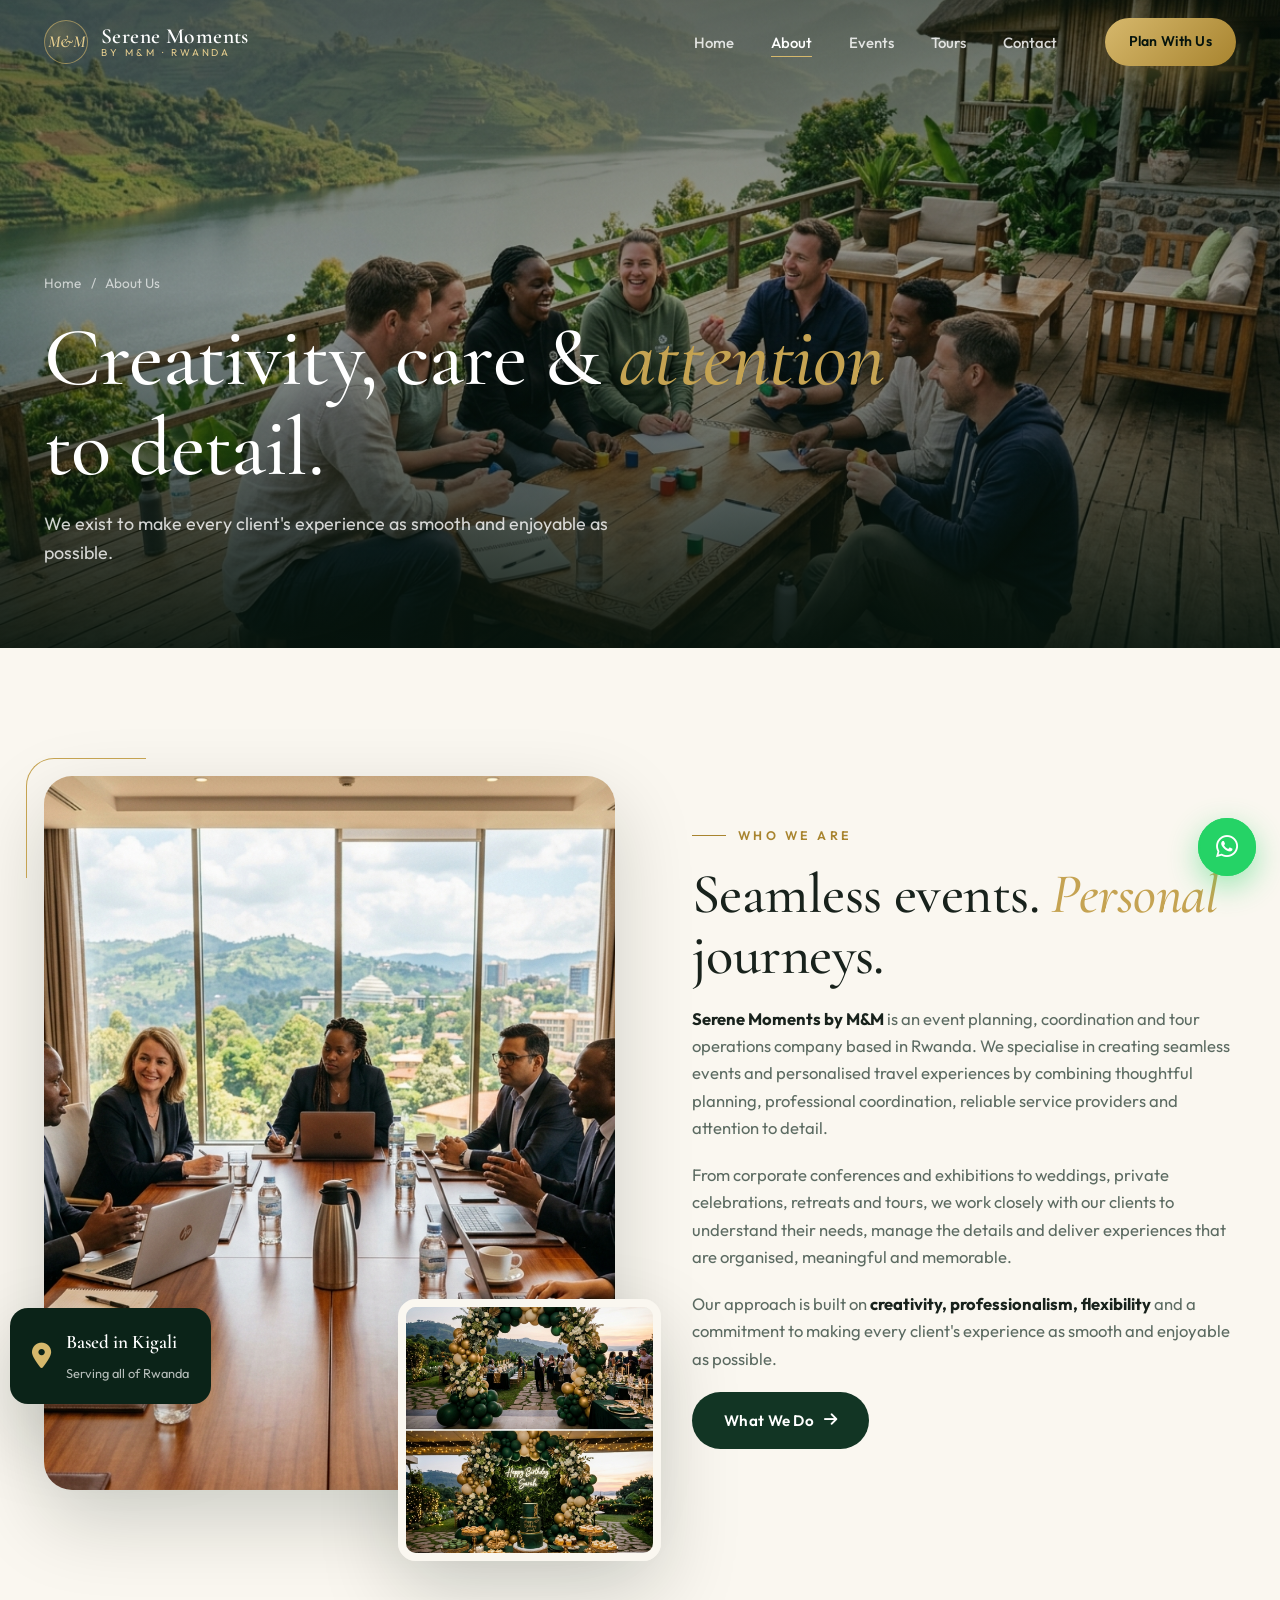
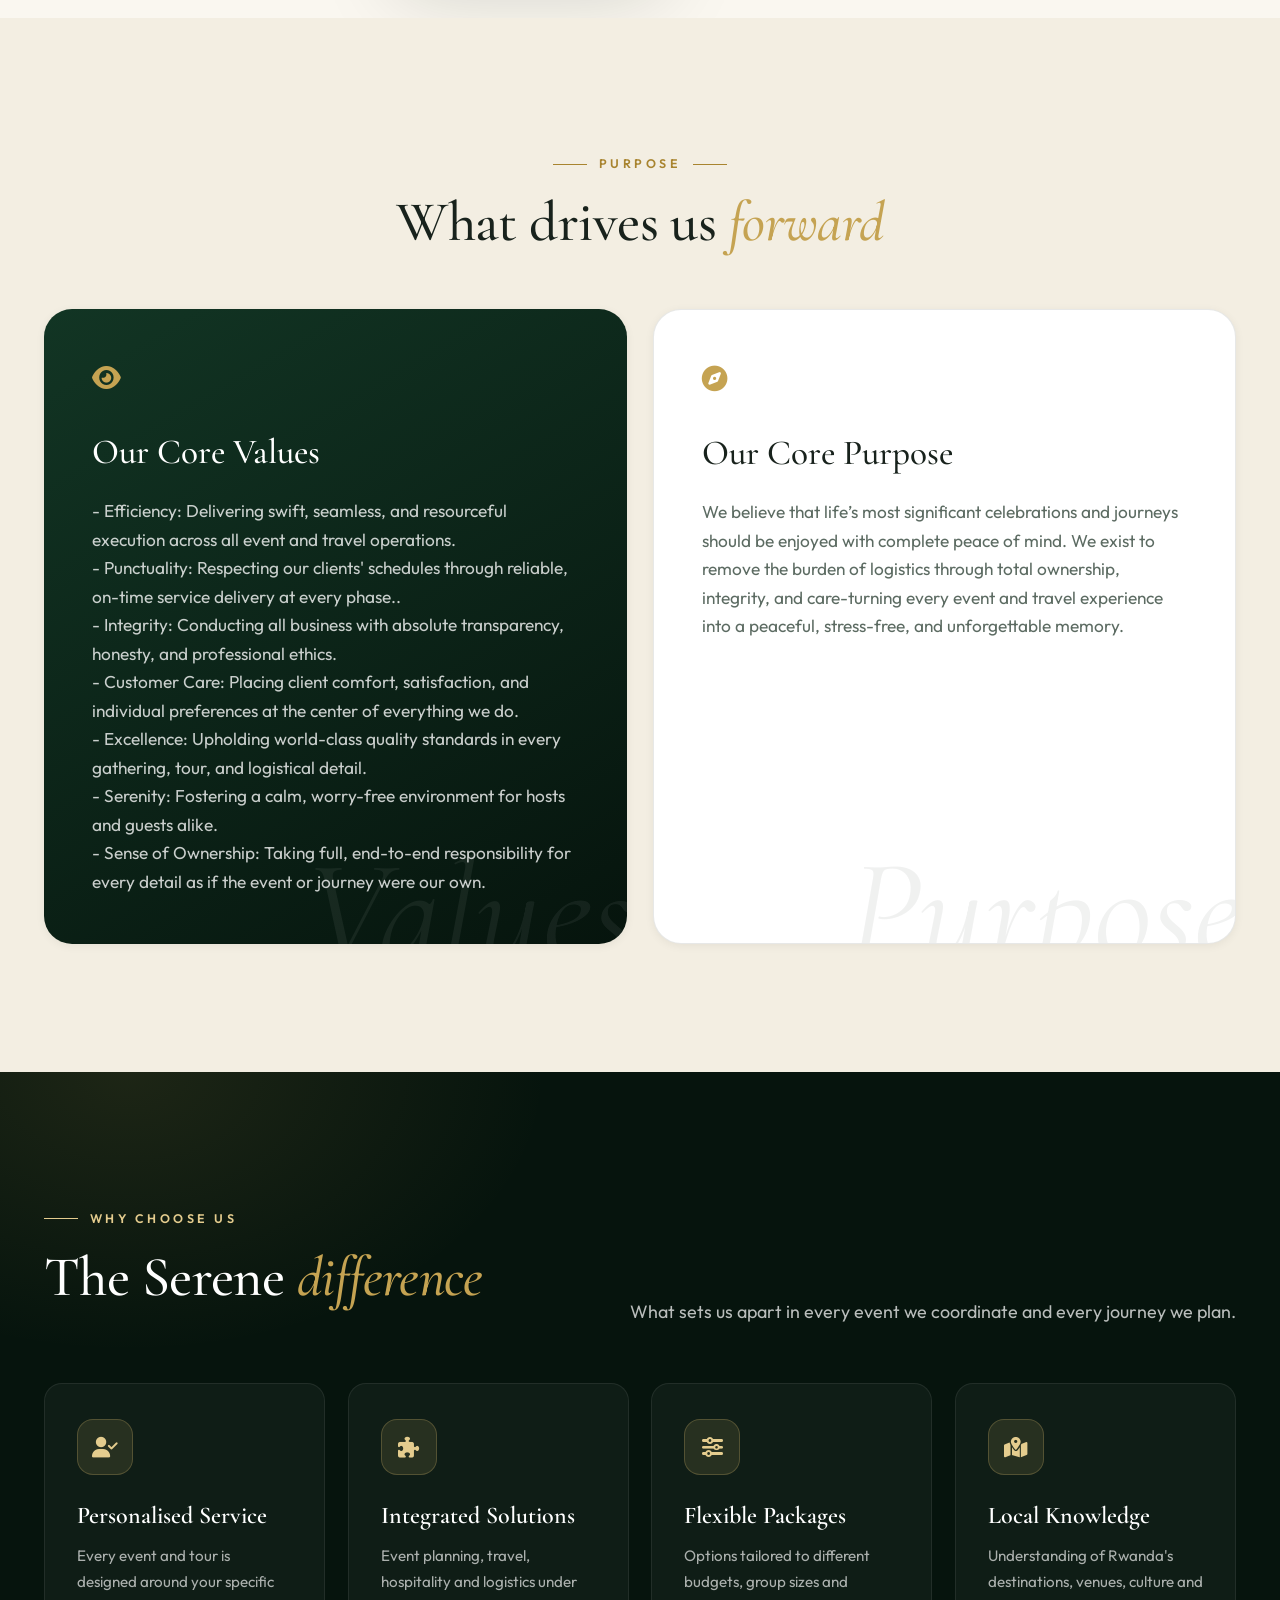
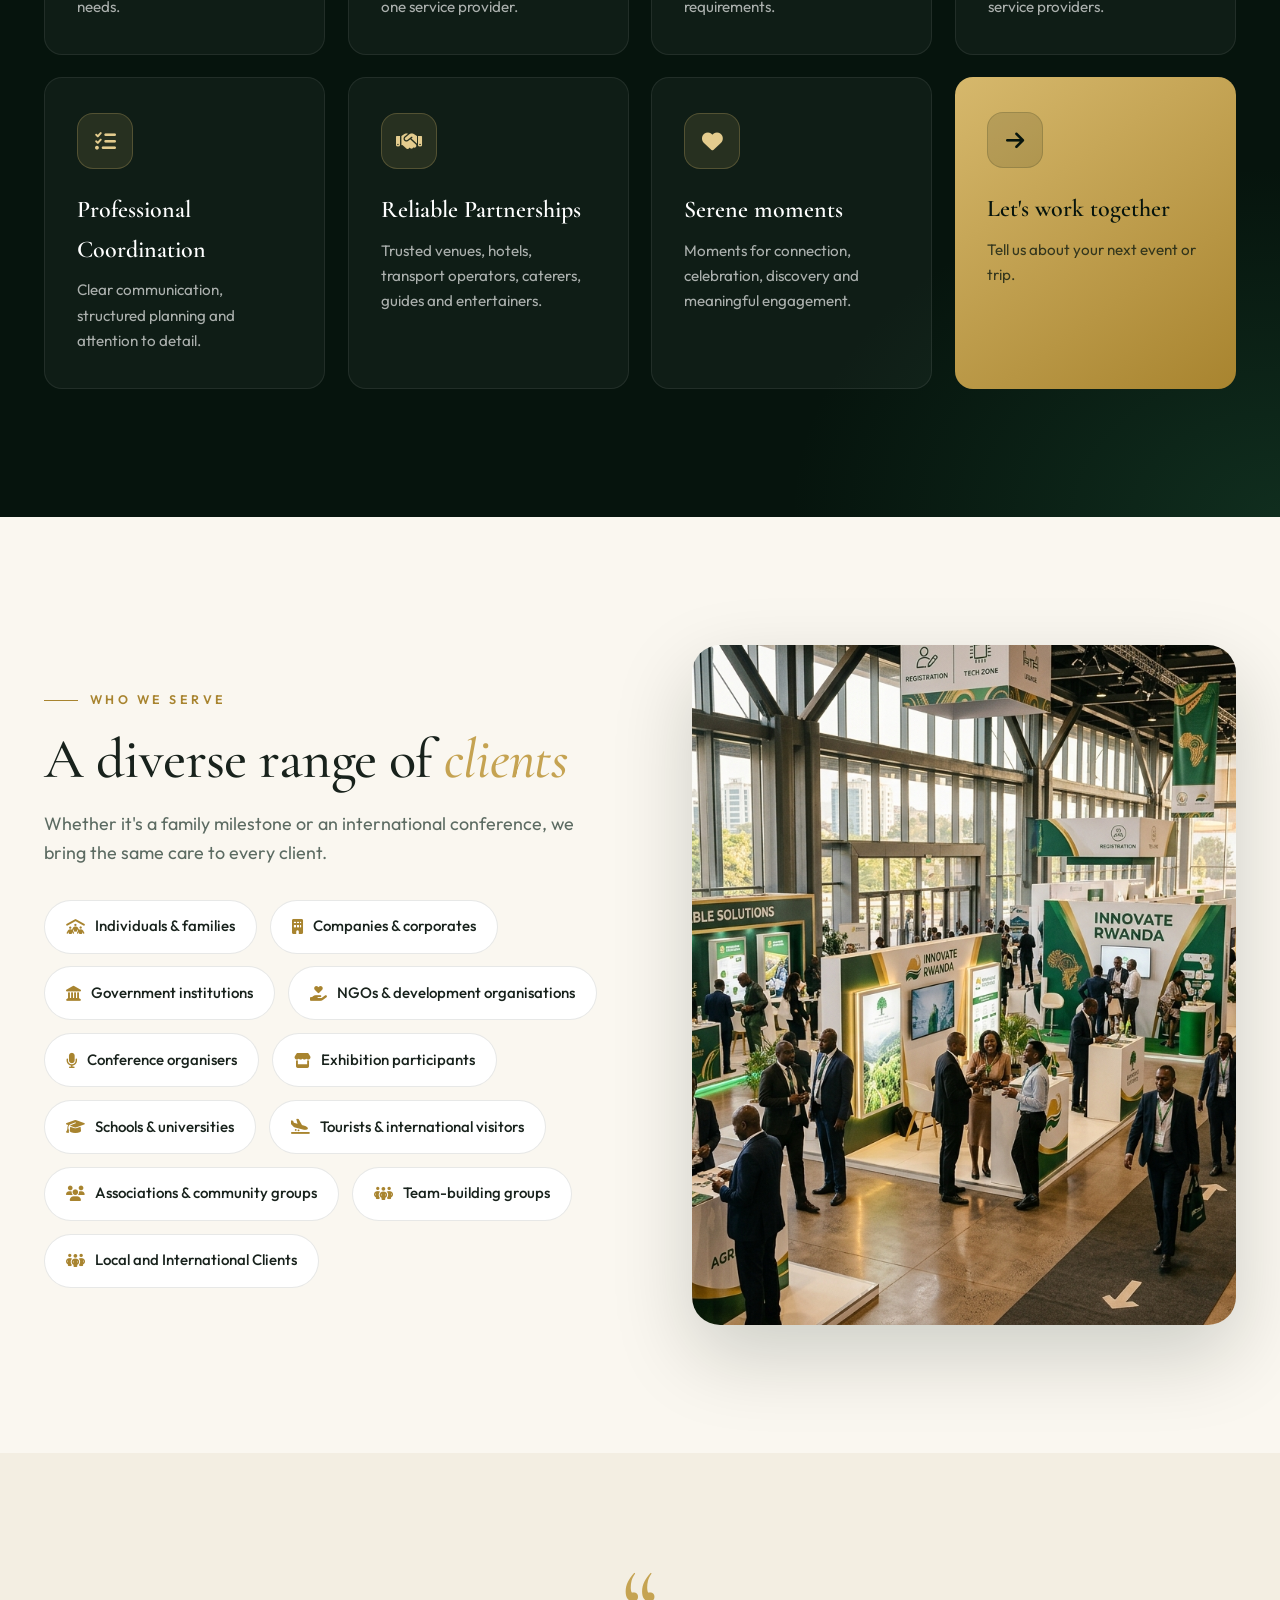
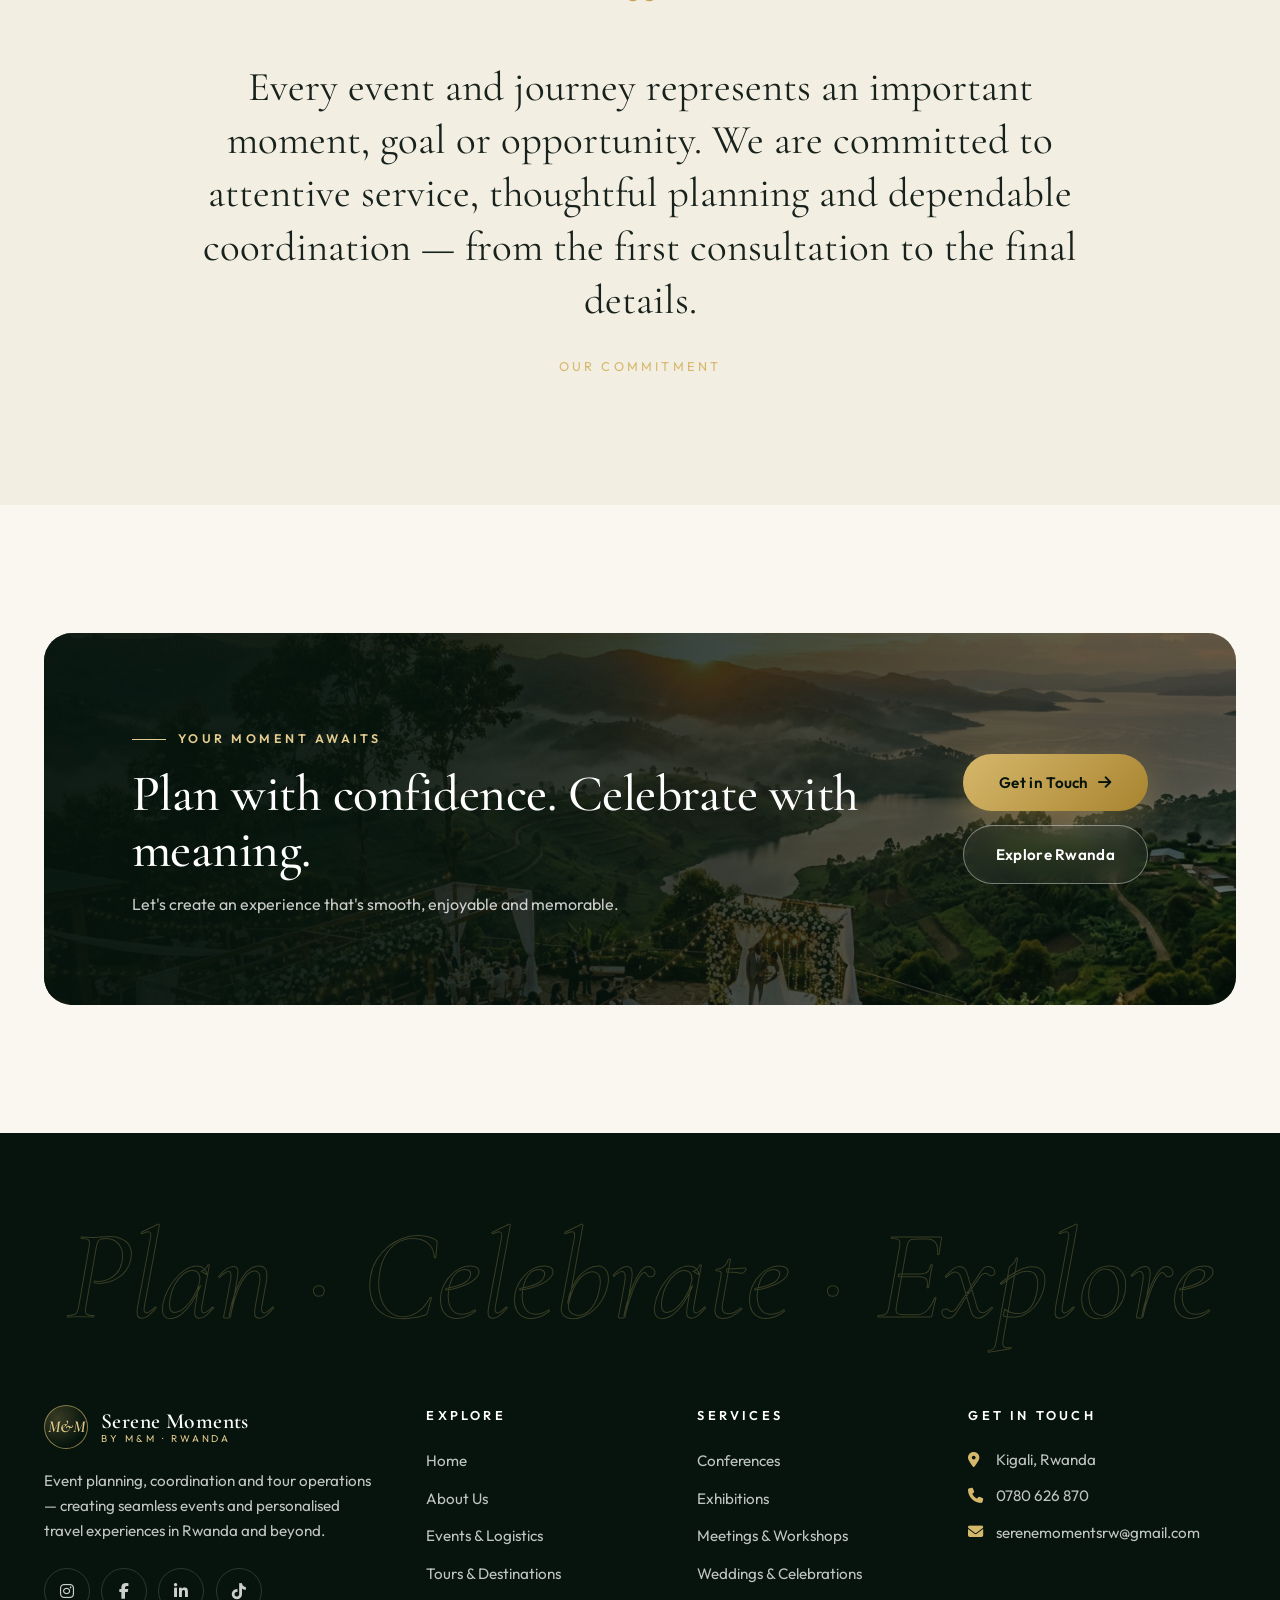
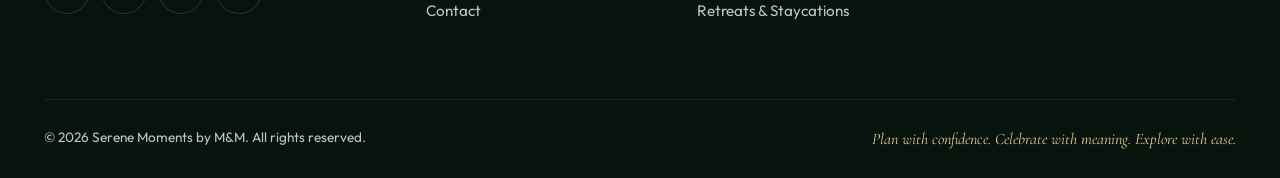
==== commit cf4c882d: "Update vision and mission sections to core values and purpose" ====
--- a/about.html
+++ b/about.html
@@ -85,15 +85,21 @@
         <div class="vm-grid" data-stagger>
           <article class="vm-card vm-card--dark" data-reveal>
             <div class="vm-icon"><i class="fas fa-eye"></i></div>
-            <h3>Our Vision</h3>
-            <p>To become a trusted and recognised event planning and tour operations brand in Rwanda and beyond, known for excellence, creativity and memorable experiences.</p>
-            <span class="watermark">Vision</span>
+            <h3>Our Core Values</h3>
+            <p>- Efficiency: Delivering swift, seamless, and resourceful execution across all event and travel operations.</p>
+            <p>- Punctuality: Respecting our clients' schedules through reliable, on-time service delivery at every phase..</p>
+            <p>- Integrity: Conducting all business with absolute transparency, honesty, and professional ethics.</p>
+            <p>- Customer Care: Placing client comfort, satisfaction, and individual preferences at the center of everything we do.</p>
+            <p>- Excellence: Upholding world-class quality standards in every gathering, tour, and logistical detail.</p>
+            <p>- Serenity: Fostering a calm, worry-free environment for hosts and guests alike.</p>
+            <p>- Sense of Ownership: Taking full, end-to-end responsibility for every detail as if the event or journey were our own.</p>
+            <span class="watermark">Values</span>
           </article>
           <article class="vm-card" data-reveal>
             <div class="vm-icon"><i class="fas fa-compass"></i></div>
-            <h3>Our Mission</h3>
-            <p>To deliver well-coordinated events and personalised travel experiences through professional planning, dependable partnerships and customer-focused service — allowing our clients to focus on what matters most while we take care of the details.</p>
-            <span class="watermark">Mission</span>
+            <h3>Our Core Purpose</h3>
+            <p>We believe that life’s most significant celebrations and journeys should be enjoyed with complete peace of mind. We exist to remove the burden of logistics through total ownership, integrity, and care-turning every event and travel experience into a peaceful, stress-free, and unforgettable memory.</p>
+            <span class="watermark">Purpose</span>
           </article>
         </div>
       </div>
@@ -116,7 +122,7 @@
           <div class="feature" data-reveal><div class="feature-icon"><i class="fas fa-map-location-dot"></i></div><h3>Local Knowledge</h3><p>Understanding of Rwanda's destinations, venues, culture and service providers.</p></div>
           <div class="feature" data-reveal><div class="feature-icon"><i class="fas fa-list-check"></i></div><h3>Professional Coordination</h3><p>Clear communication, structured planning and attention to detail.</p></div>
           <div class="feature" data-reveal><div class="feature-icon"><i class="fas fa-handshake"></i></div><h3>Reliable Partnerships</h3><p>Trusted venues, hotels, transport operators, caterers, guides and entertainers.</p></div>
-          <div class="feature" data-reveal><div class="feature-icon"><i class="fas fa-heart"></i></div><h3>Memorable Experiences</h3><p>Moments for connection, celebration, discovery and meaningful engagement.</p></div>
+          <div class="feature" data-reveal><div class="feature-icon"><i class="fas fa-heart"></i></div><h3>Serene moments</h3><p>Moments for connection, celebration, discovery and meaningful engagement.</p></div>
           <a href="contact.html" class="feature" data-reveal style="background:linear-gradient(145deg,var(--gold-500),var(--gold-700));color:var(--green-950);border:none">
             <div class="feature-icon" style="background:rgba(6,20,13,.12);color:var(--green-950);border-color:rgba(6,20,13,.15)"><i class="fas fa-arrow-right"></i></div>
             <h3>Let's work together</h3><p style="color:rgba(6,20,13,.75)">Tell us about your next event or trip.</p>
@@ -146,6 +152,7 @@
             <span class="chip"><i class="fas fa-plane-arrival"></i>Tourists &amp; international visitors</span>
             <span class="chip"><i class="fas fa-users"></i>Associations &amp; community groups</span>
             <span class="chip"><i class="fas fa-people-group"></i>Team-building groups</span>
+            <span class="chip"><i class="fas fa-people-group"></i>Local and International Clients</span>        
           </div>
         </div>
       </div>
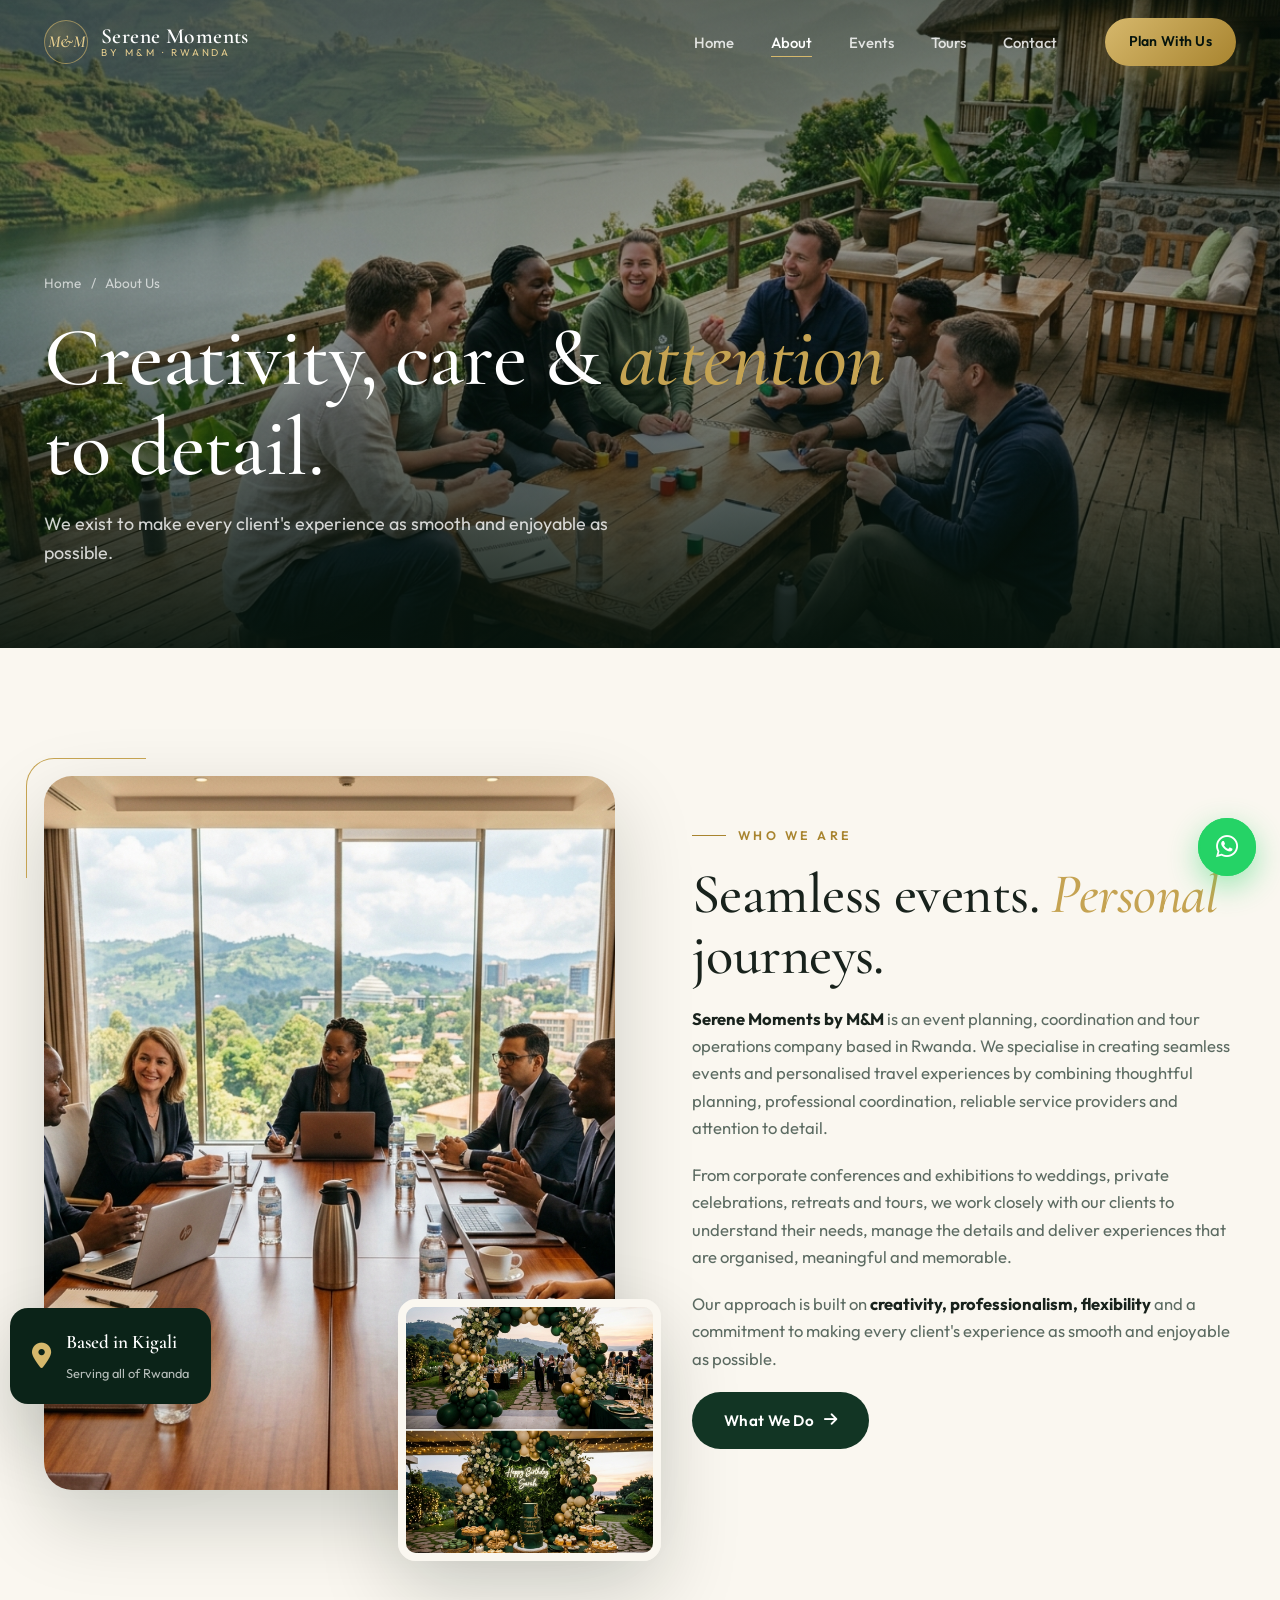
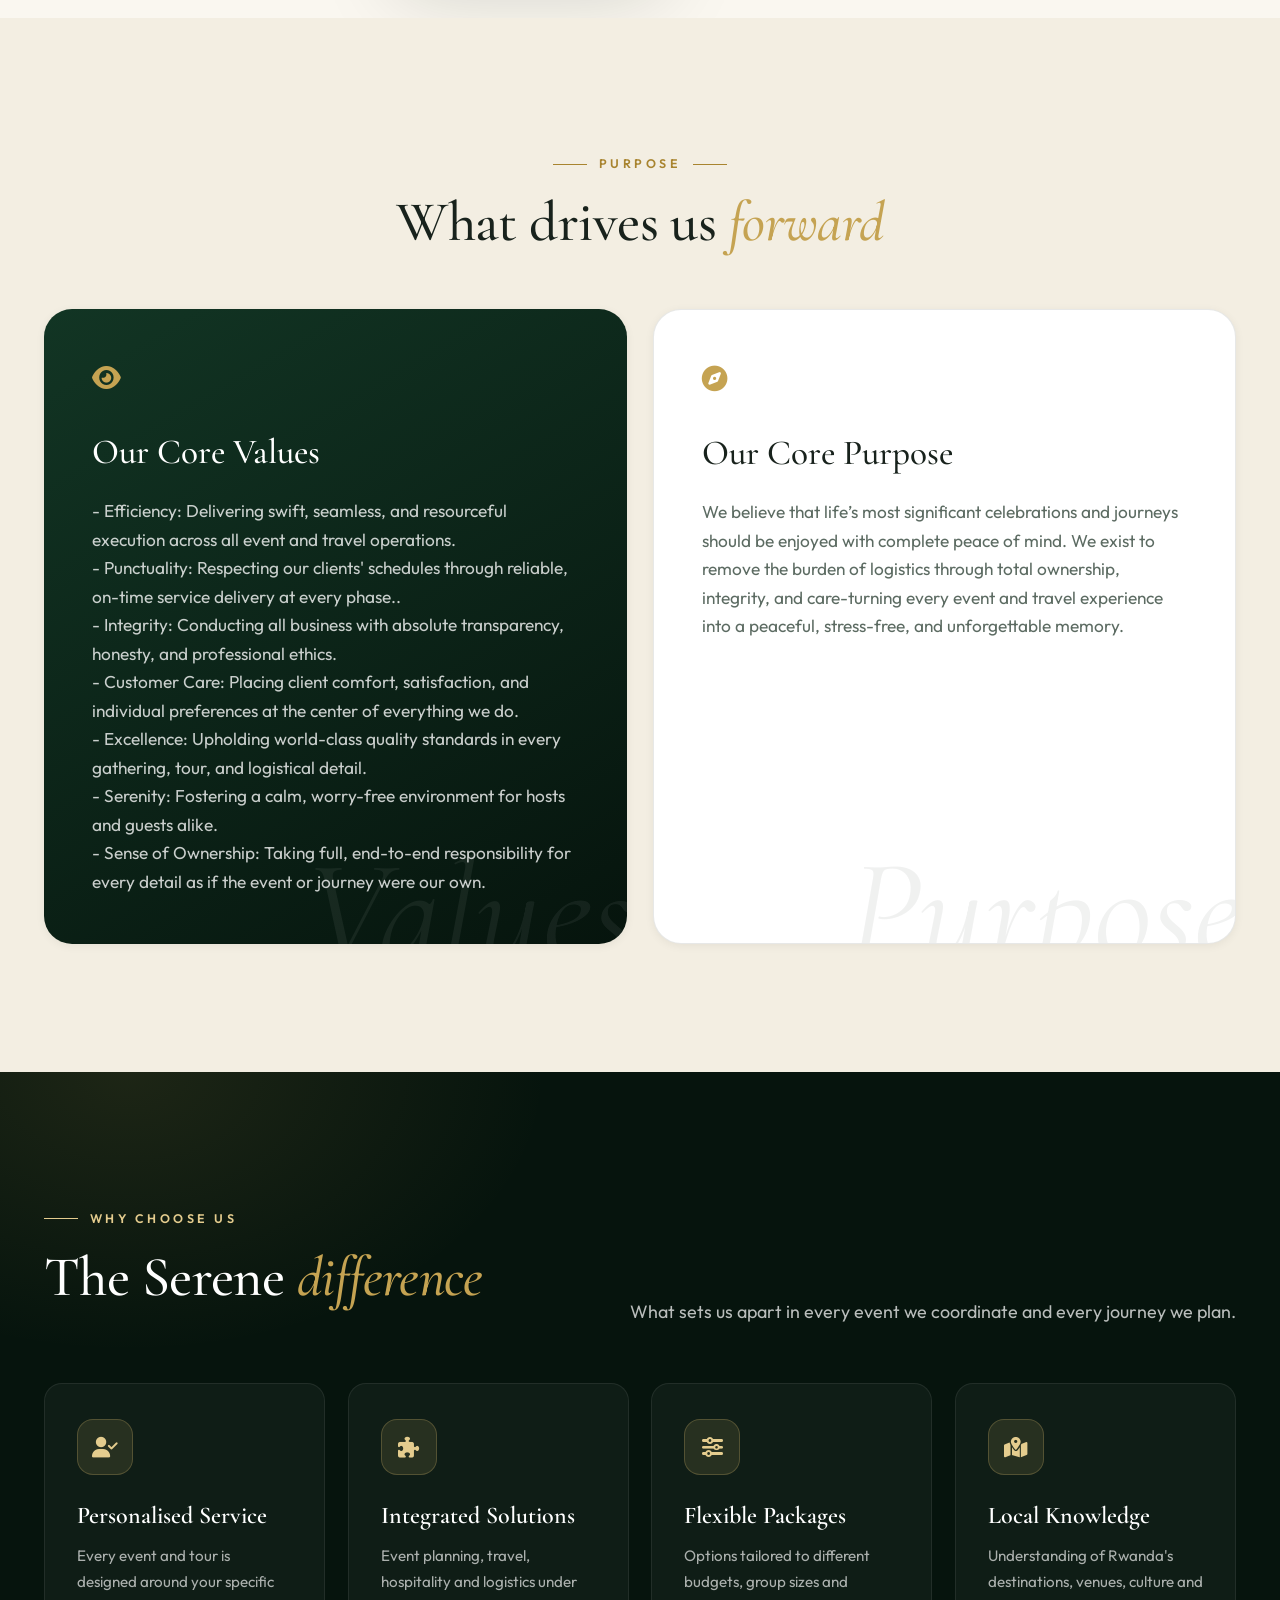
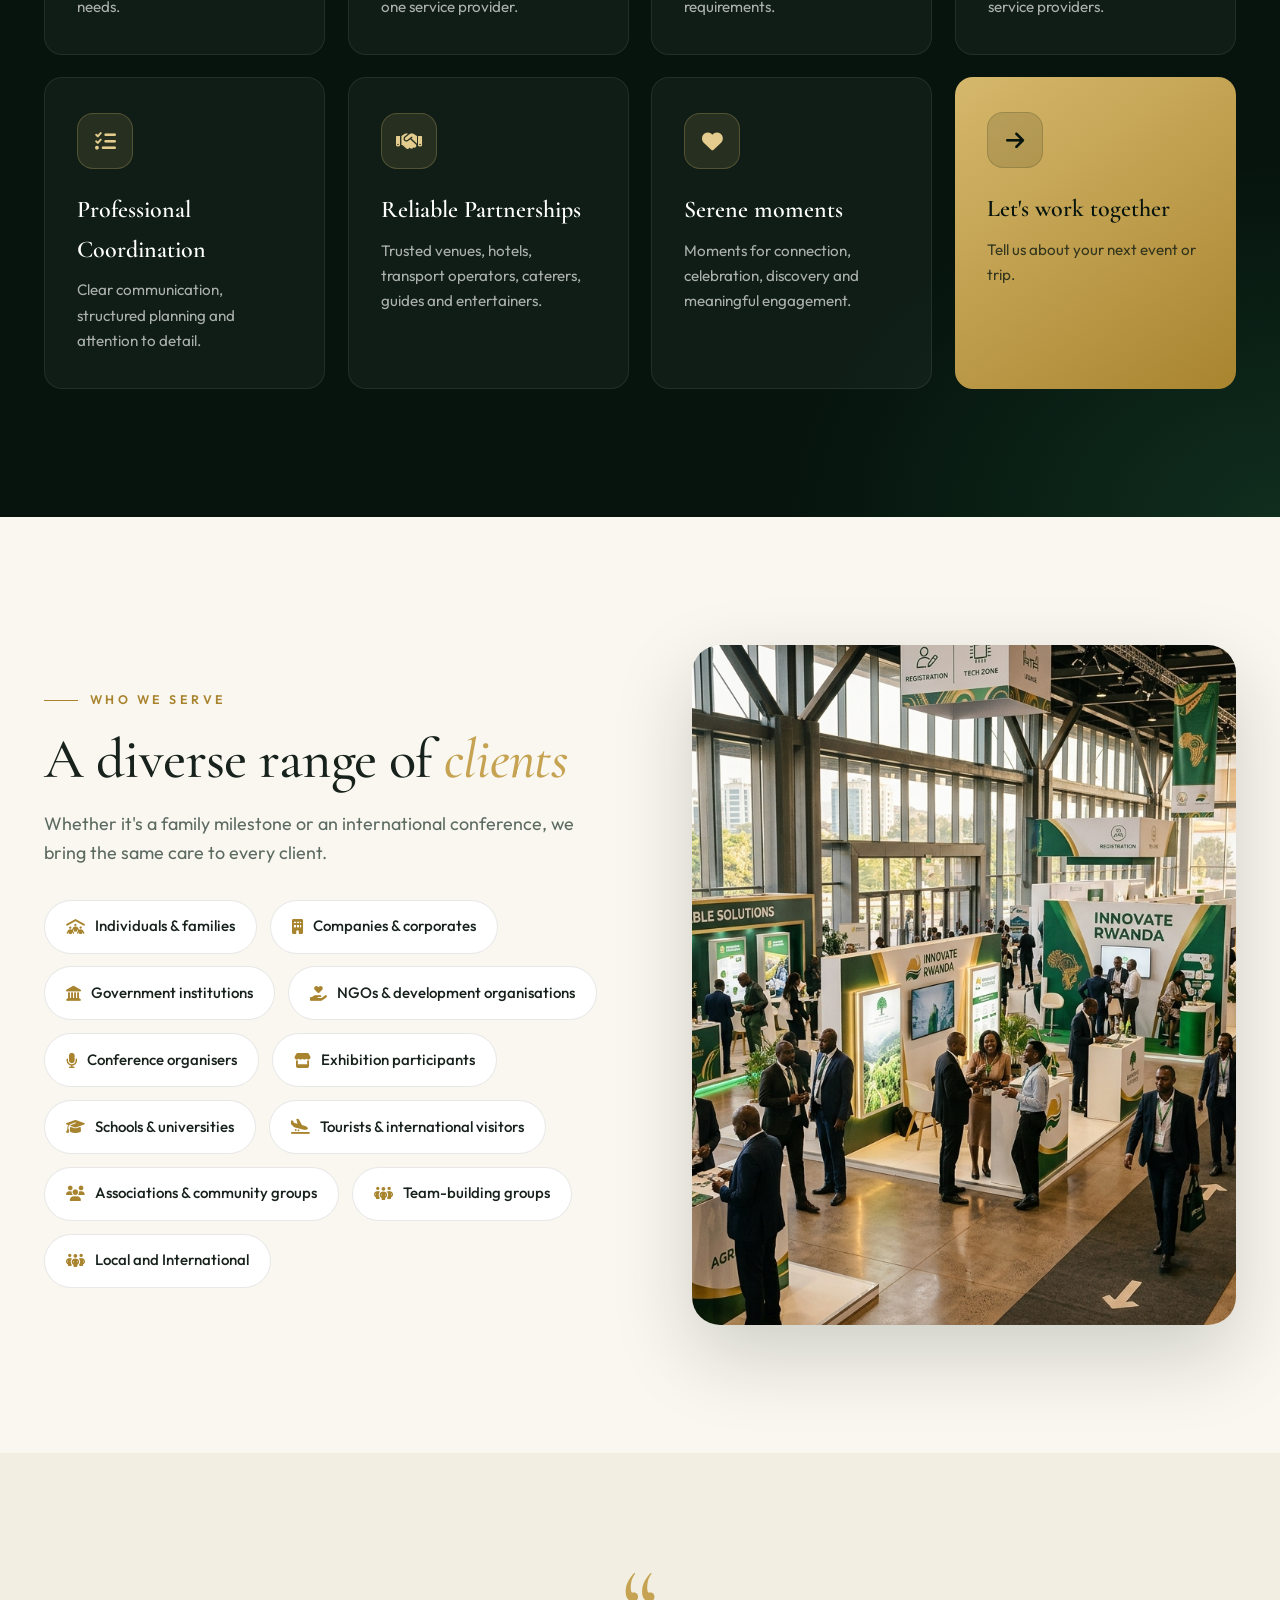
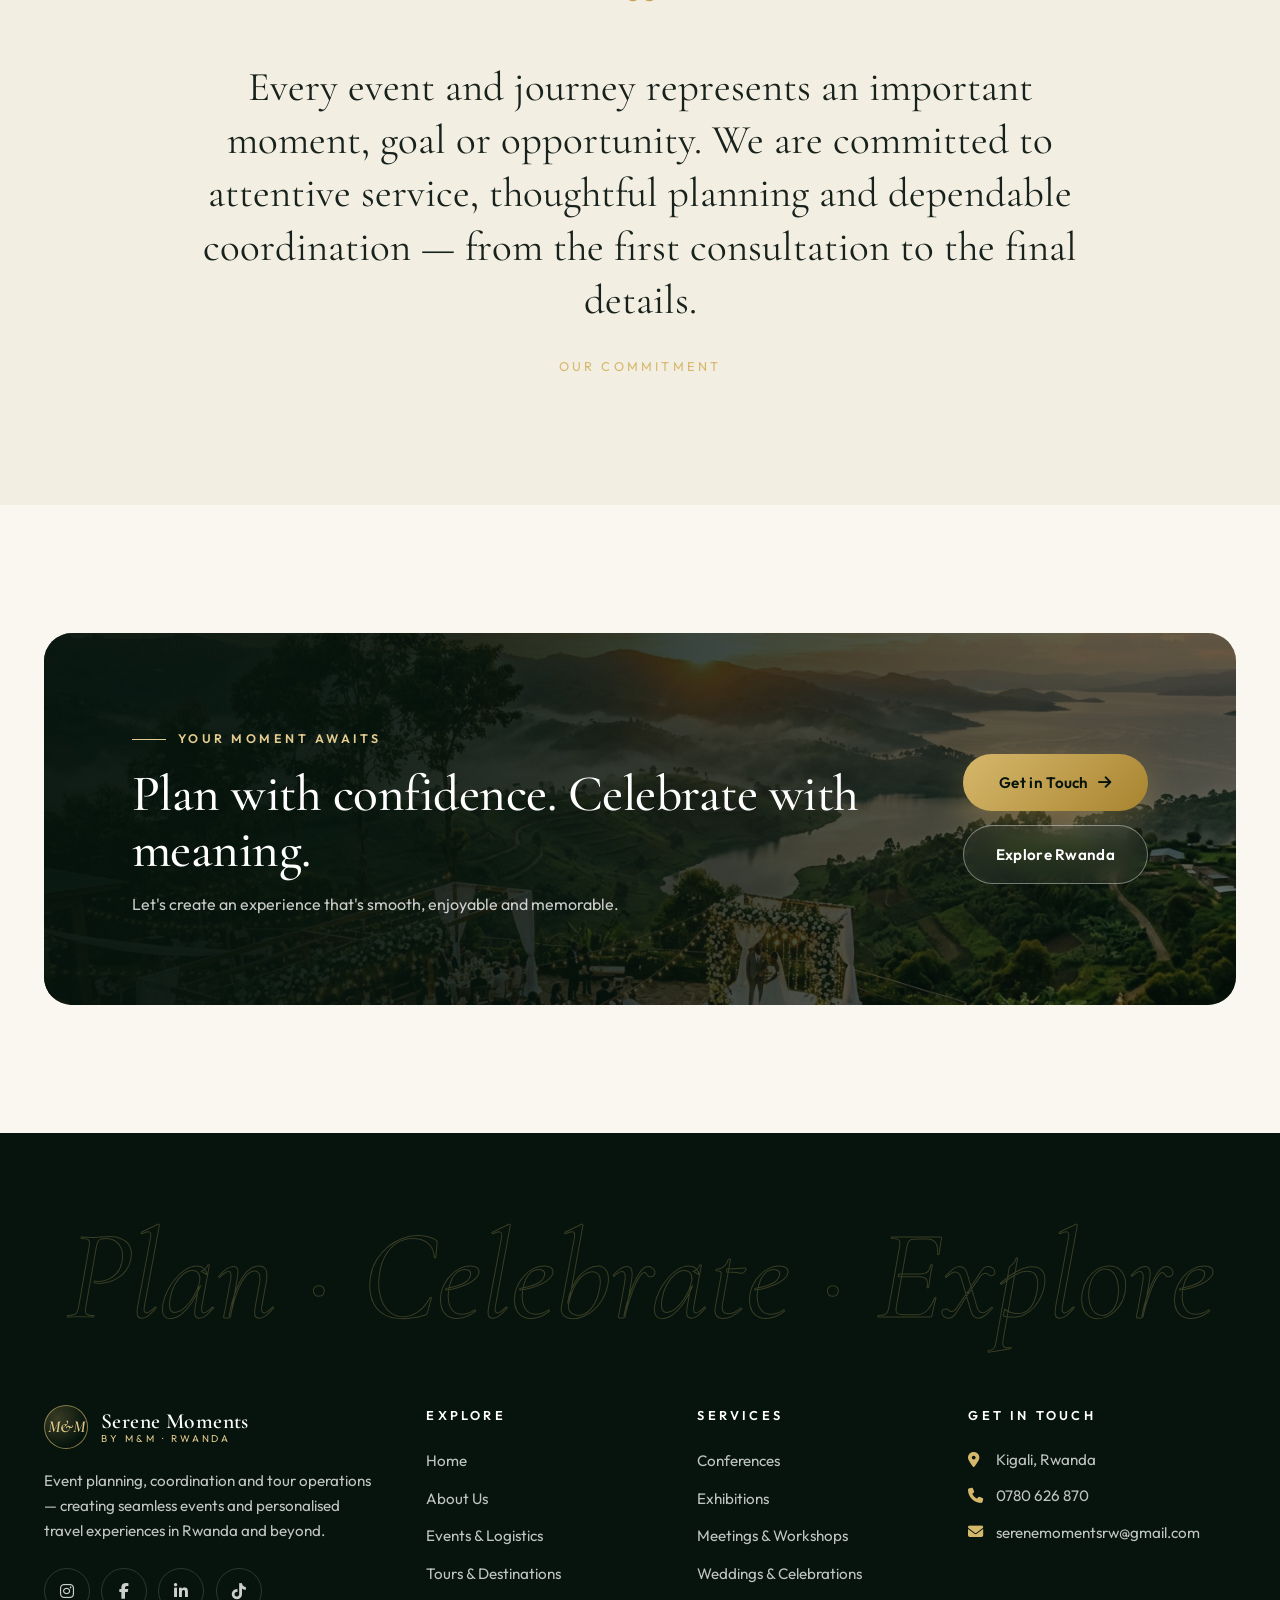
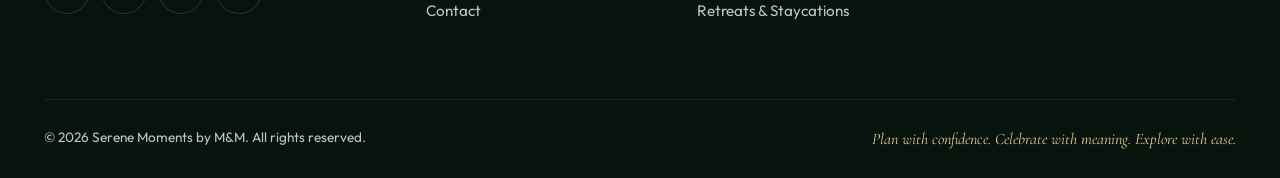
==== commit 76b17708: "Update about.html" ====
--- a/about.html
+++ b/about.html
@@ -152,7 +152,7 @@
             <span class="chip"><i class="fas fa-plane-arrival"></i>Tourists &amp; international visitors</span>
             <span class="chip"><i class="fas fa-users"></i>Associations &amp; community groups</span>
             <span class="chip"><i class="fas fa-people-group"></i>Team-building groups</span>
-            <span class="chip"><i class="fas fa-people-group"></i>Local and International Clients</span>        
+            <span class="chip"><i class="fas fa-people-group"></i>Local and International</span>        
           </div>
         </div>
       </div>
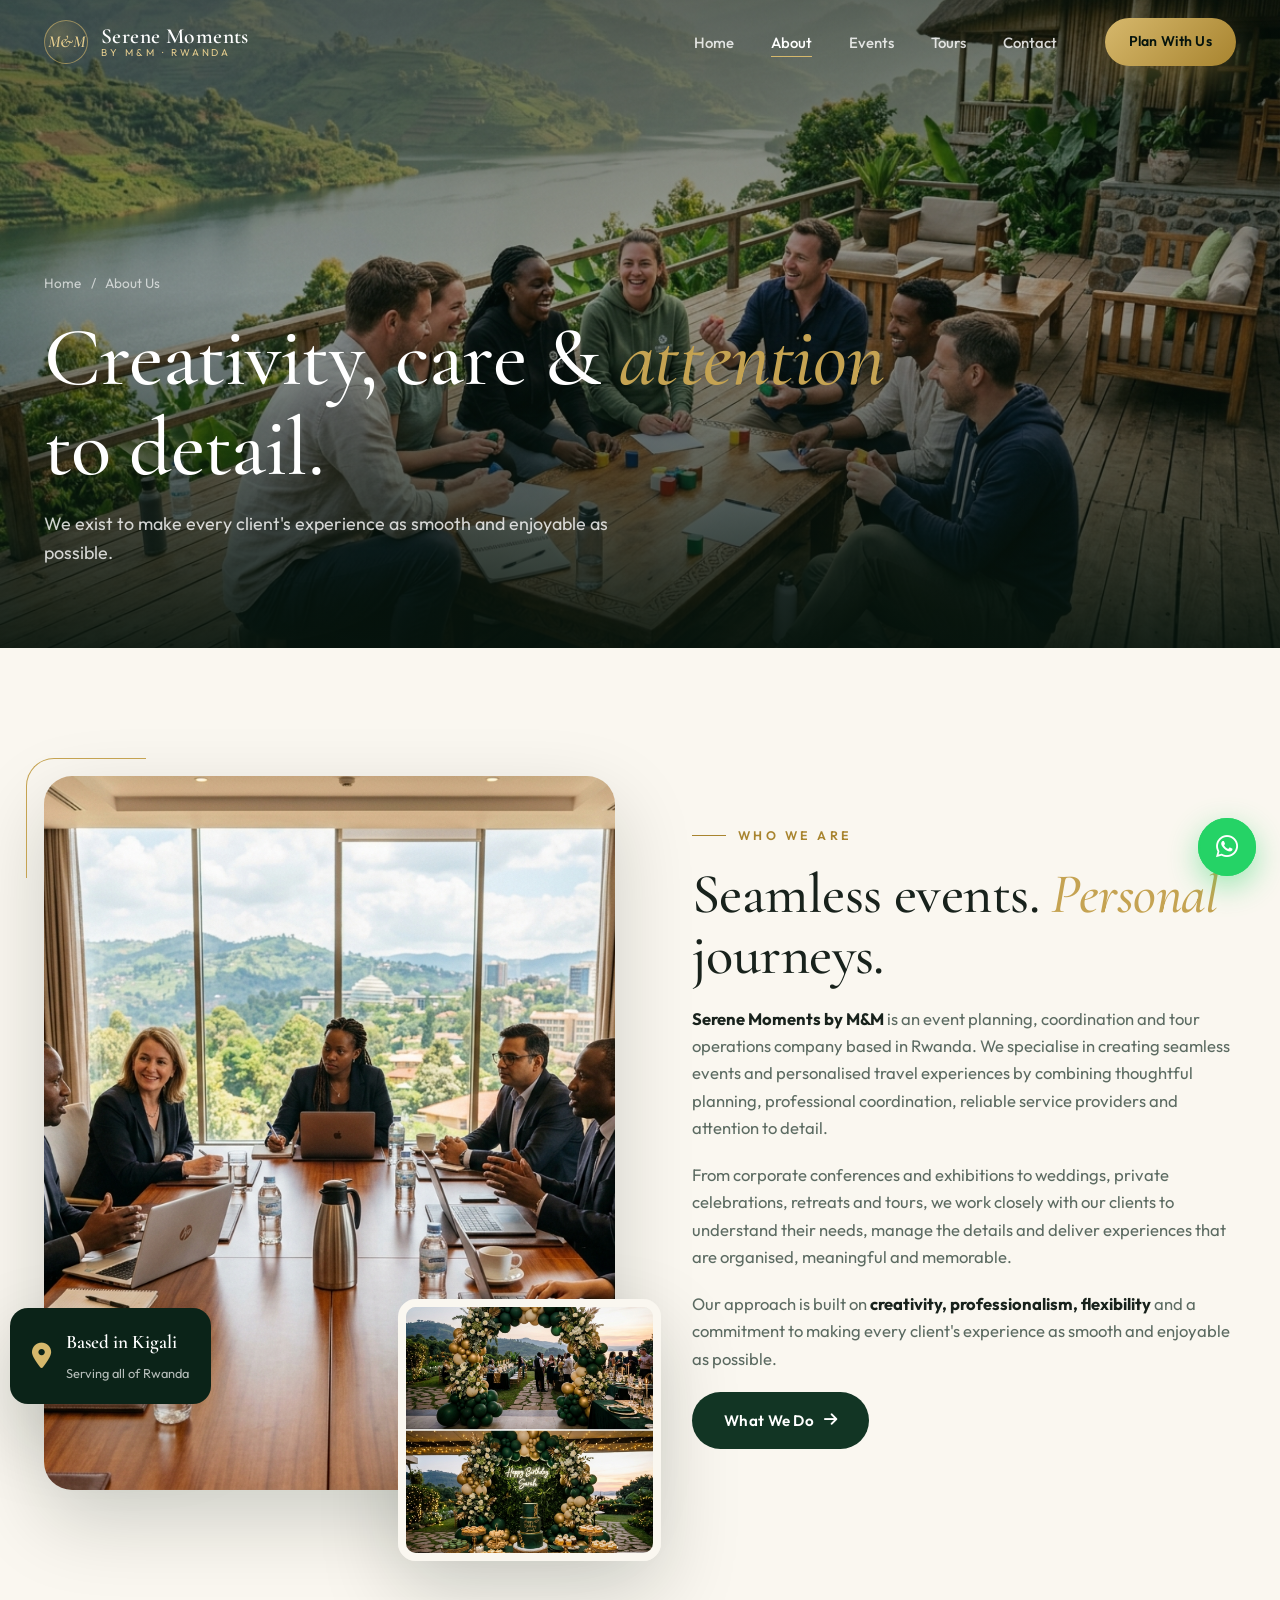
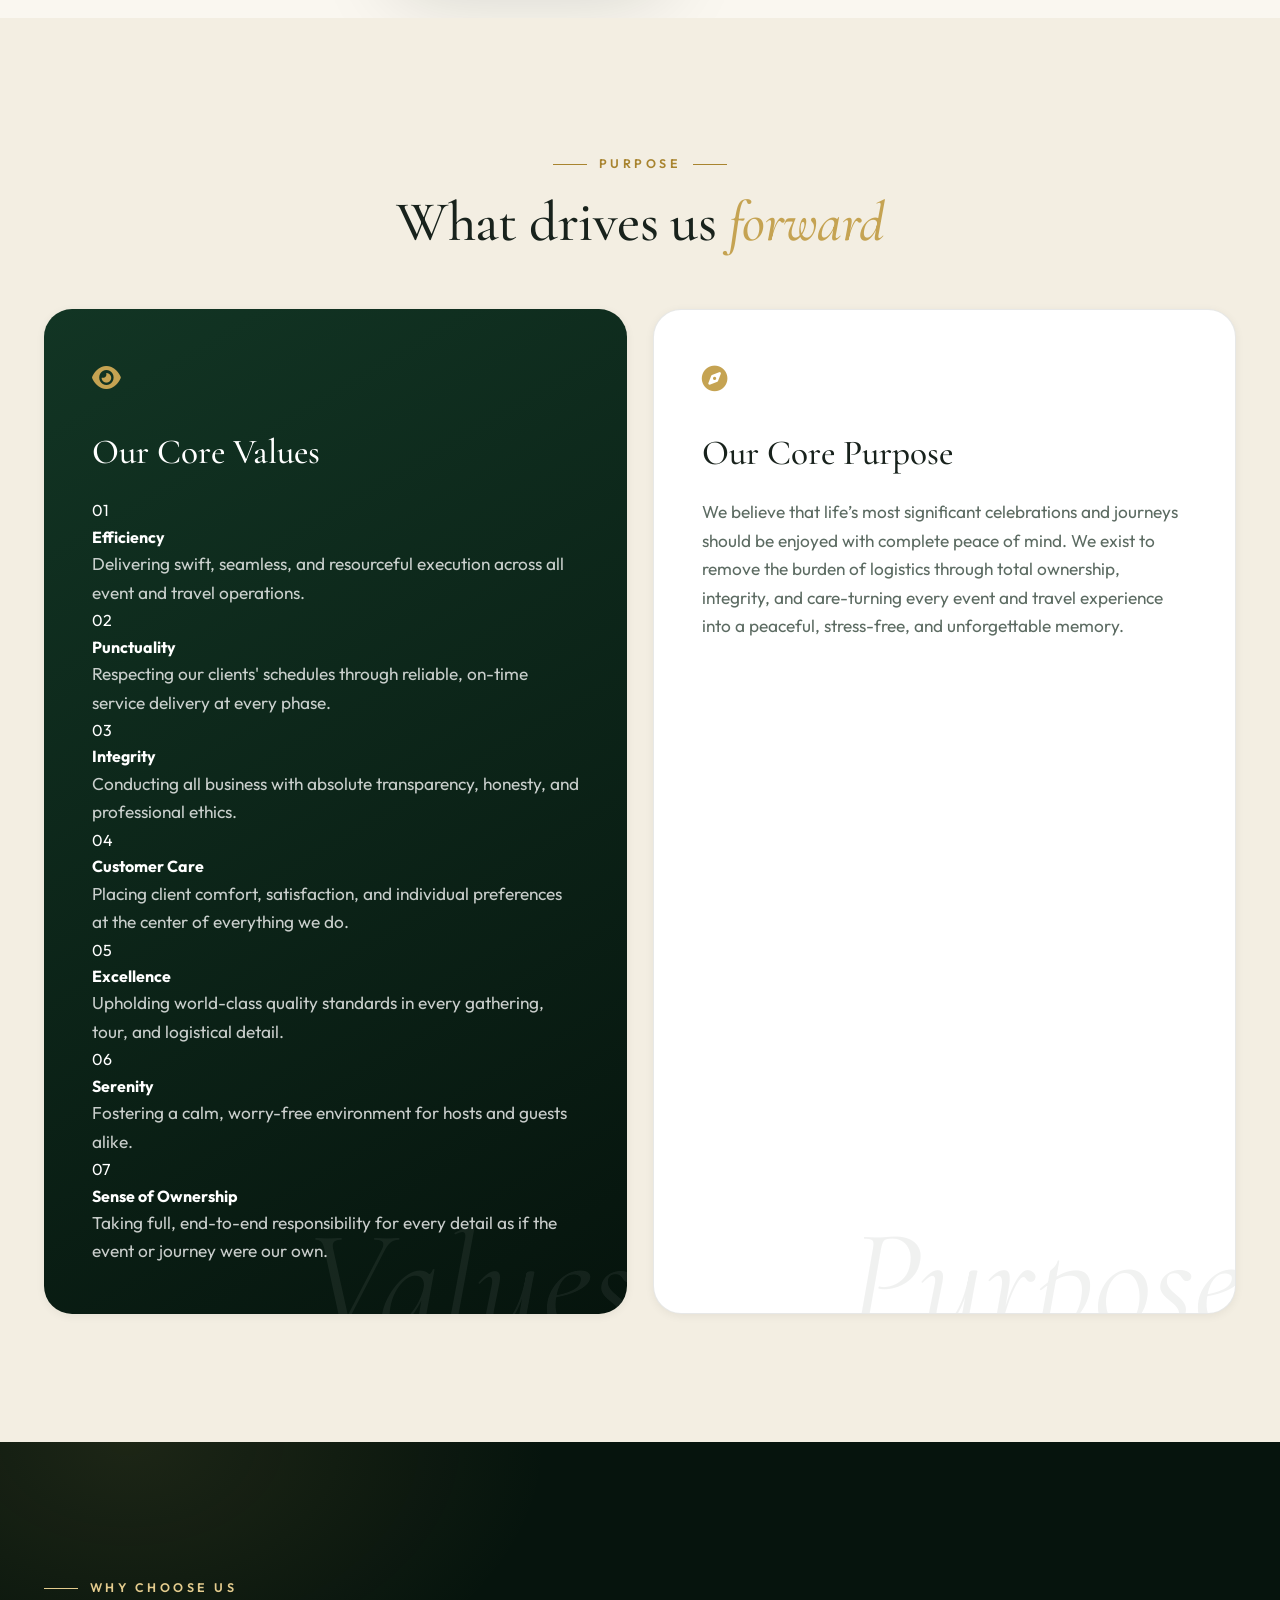
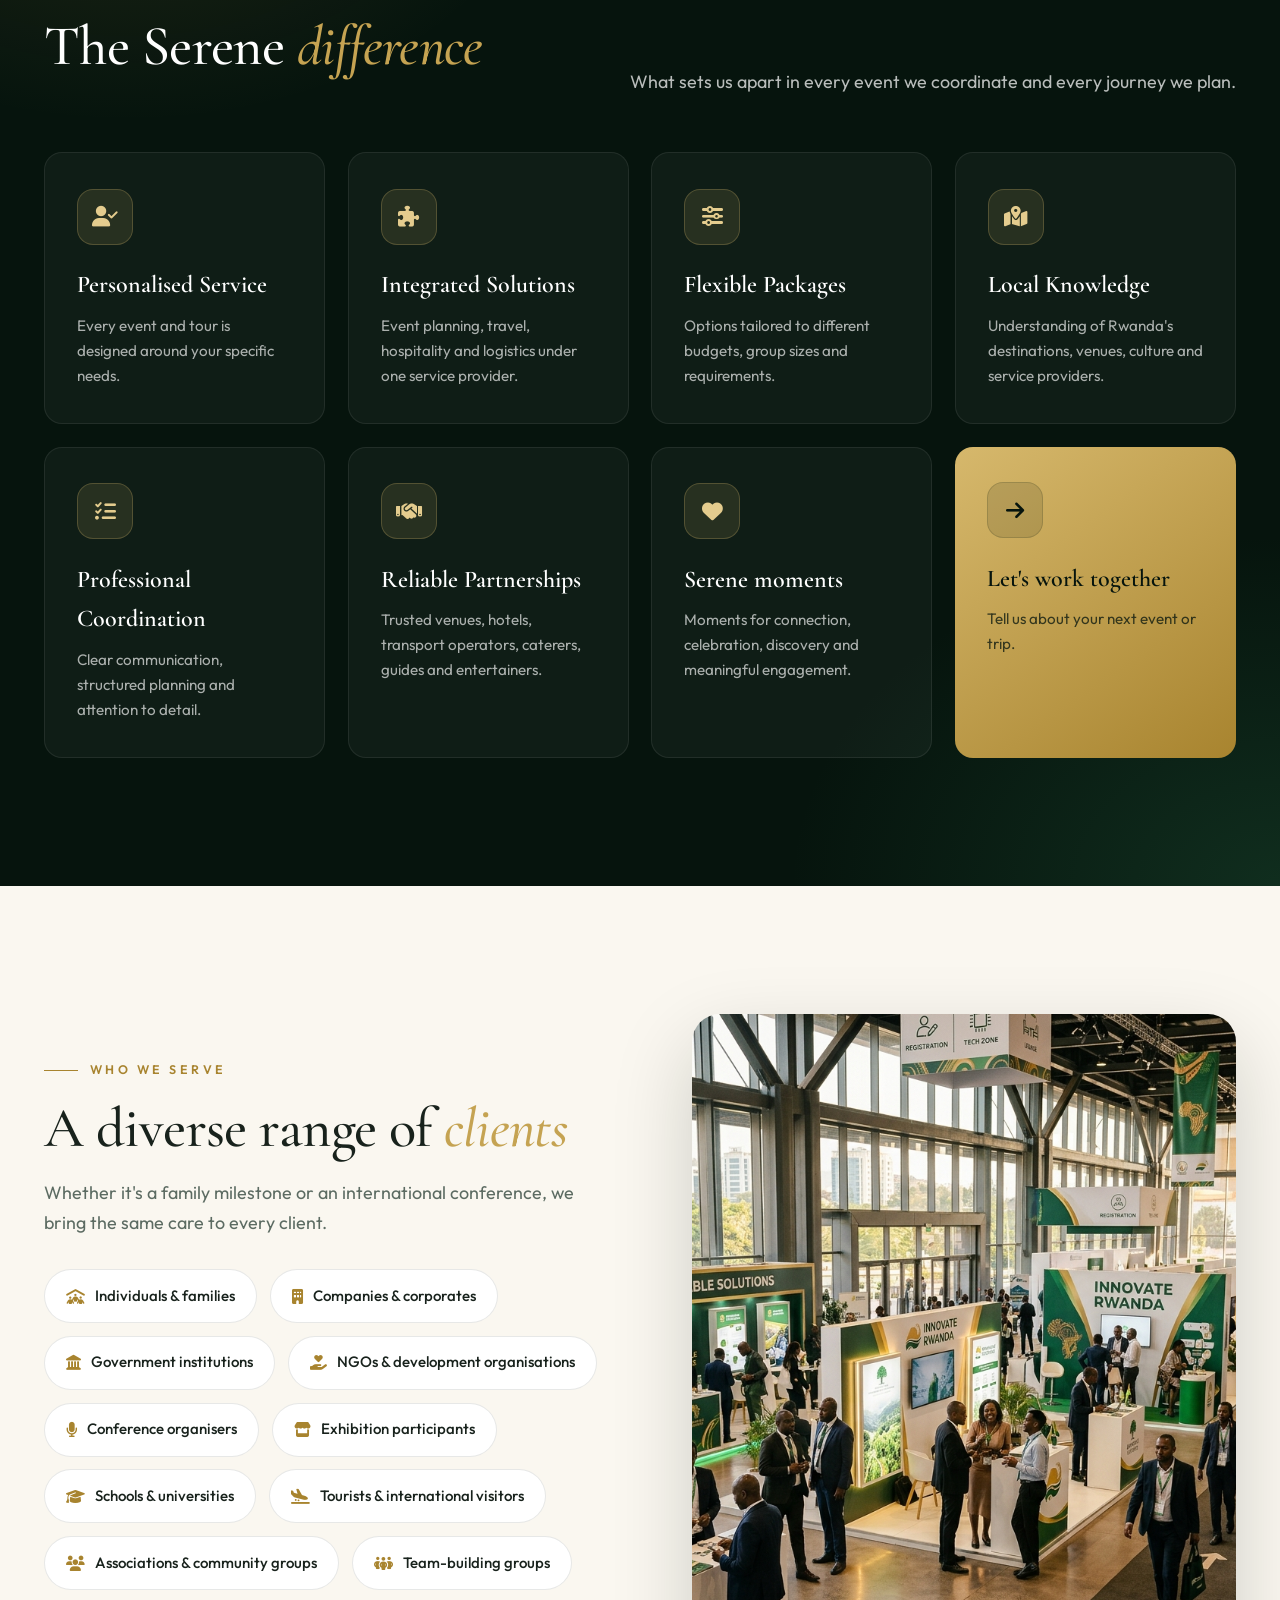
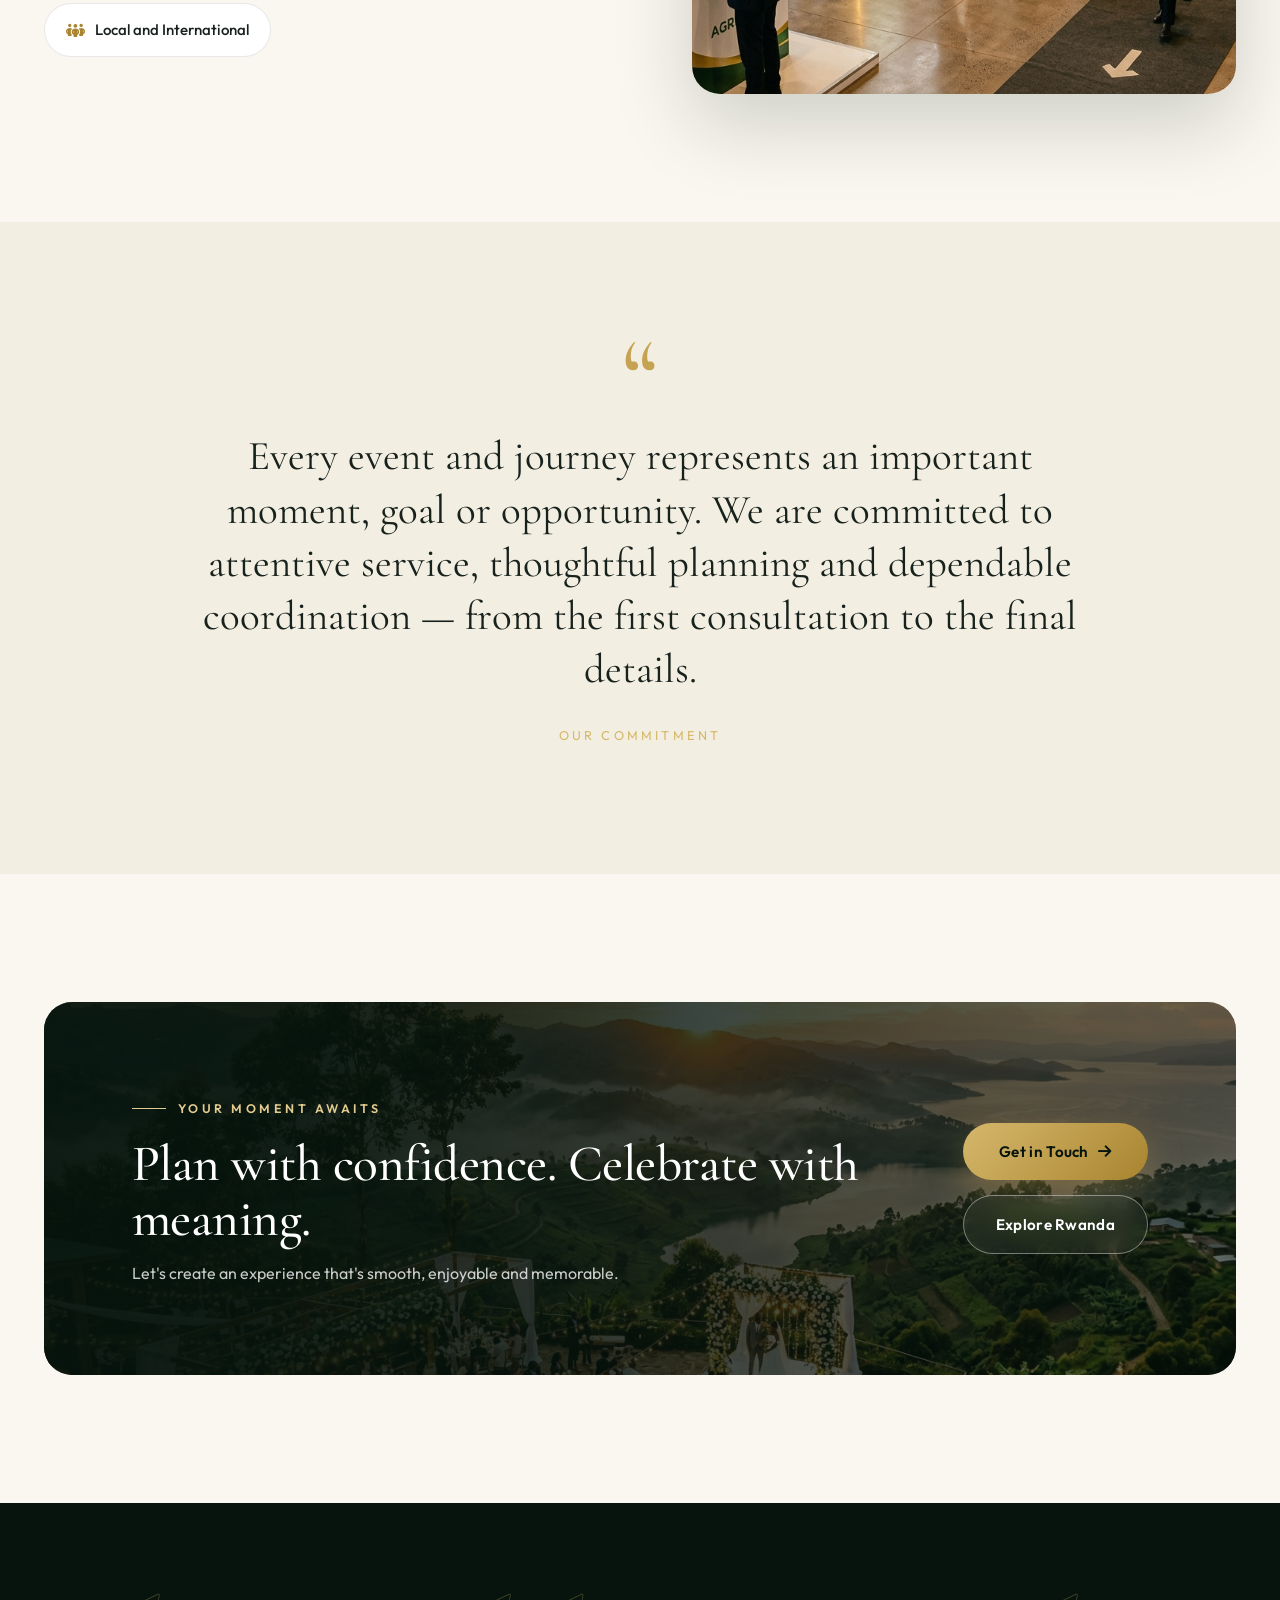
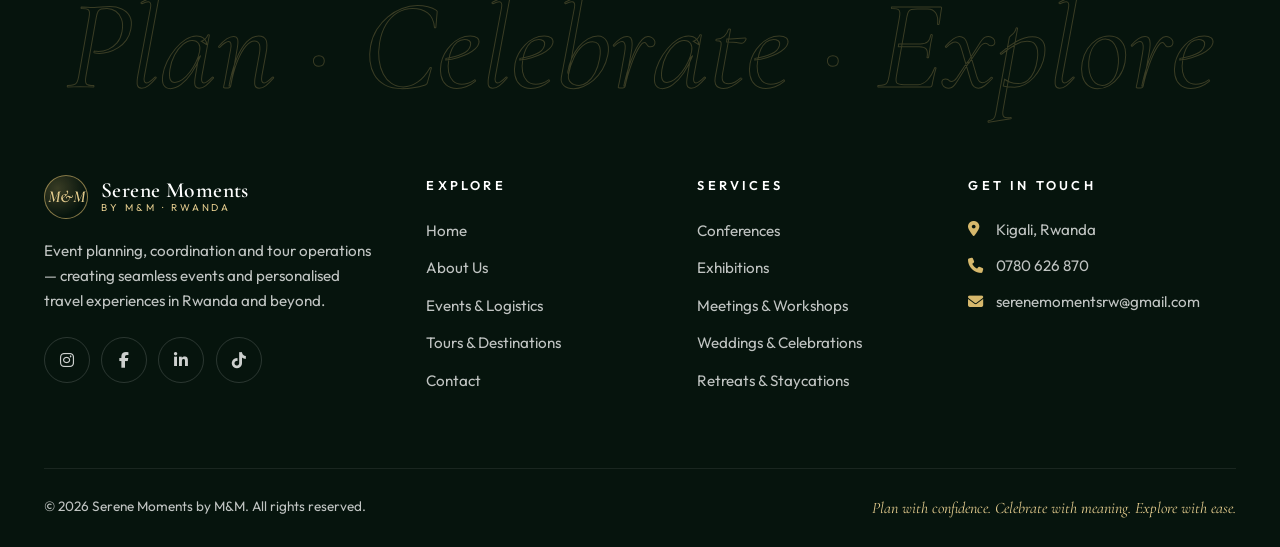
==== commit b29d7345: "Update about.html" ====
--- a/about.html
+++ b/about.html
@@ -86,13 +86,57 @@
           <article class="vm-card vm-card--dark" data-reveal>
             <div class="vm-icon"><i class="fas fa-eye"></i></div>
             <h3>Our Core Values</h3>
-            <p>- Efficiency: Delivering swift, seamless, and resourceful execution across all event and travel operations.</p>
-            <p>- Punctuality: Respecting our clients' schedules through reliable, on-time service delivery at every phase..</p>
-            <p>- Integrity: Conducting all business with absolute transparency, honesty, and professional ethics.</p>
-            <p>- Customer Care: Placing client comfort, satisfaction, and individual preferences at the center of everything we do.</p>
-            <p>- Excellence: Upholding world-class quality standards in every gathering, tour, and logistical detail.</p>
-            <p>- Serenity: Fostering a calm, worry-free environment for hosts and guests alike.</p>
-            <p>- Sense of Ownership: Taking full, end-to-end responsibility for every detail as if the event or journey were our own.</p>
+  <ul class="values-list">
+      <li>
+        <span class="value-num">01</span>
+        <div>
+          <h4>Efficiency</h4>
+          <p>Delivering swift, seamless, and resourceful execution across all event and travel operations.</p>
+        </div>
+      </li>
+      <li>
+        <span class="value-num">02</span>
+        <div>
+          <h4>Punctuality</h4>
+          <p>Respecting our clients' schedules through reliable, on-time service delivery at every phase.</p>
+        </div>
+      </li>
+      <li>
+        <span class="value-num">03</span>
+        <div>
+          <h4>Integrity</h4>
+          <p>Conducting all business with absolute transparency, honesty, and professional ethics.</p>
+        </div>
+      </li>
+      <li>
+        <span class="value-num">04</span>
+        <div>
+          <h4>Customer Care</h4>
+          <p>Placing client comfort, satisfaction, and individual preferences at the center of everything we do.</p>
+        </div>
+      </li>
+      <li>
+        <span class="value-num">05</span>
+        <div>
+          <h4>Excellence</h4>
+          <p>Upholding world-class quality standards in every gathering, tour, and logistical detail.</p>
+        </div>
+      </li>
+      <li>
+        <span class="value-num">06</span>
+        <div>
+          <h4>Serenity</h4>
+          <p>Fostering a calm, worry-free environment for hosts and guests alike.</p>
+        </div>
+      </li>
+      <li>
+        <span class="value-num">07</span>
+        <div>
+          <h4>Sense of Ownership</h4>
+          <p>Taking full, end-to-end responsibility for every detail as if the event or journey were our own.</p>
+        </div>
+      </li>
+    </ul>
             <span class="watermark">Values</span>
           </article>
           <article class="vm-card" data-reveal>
